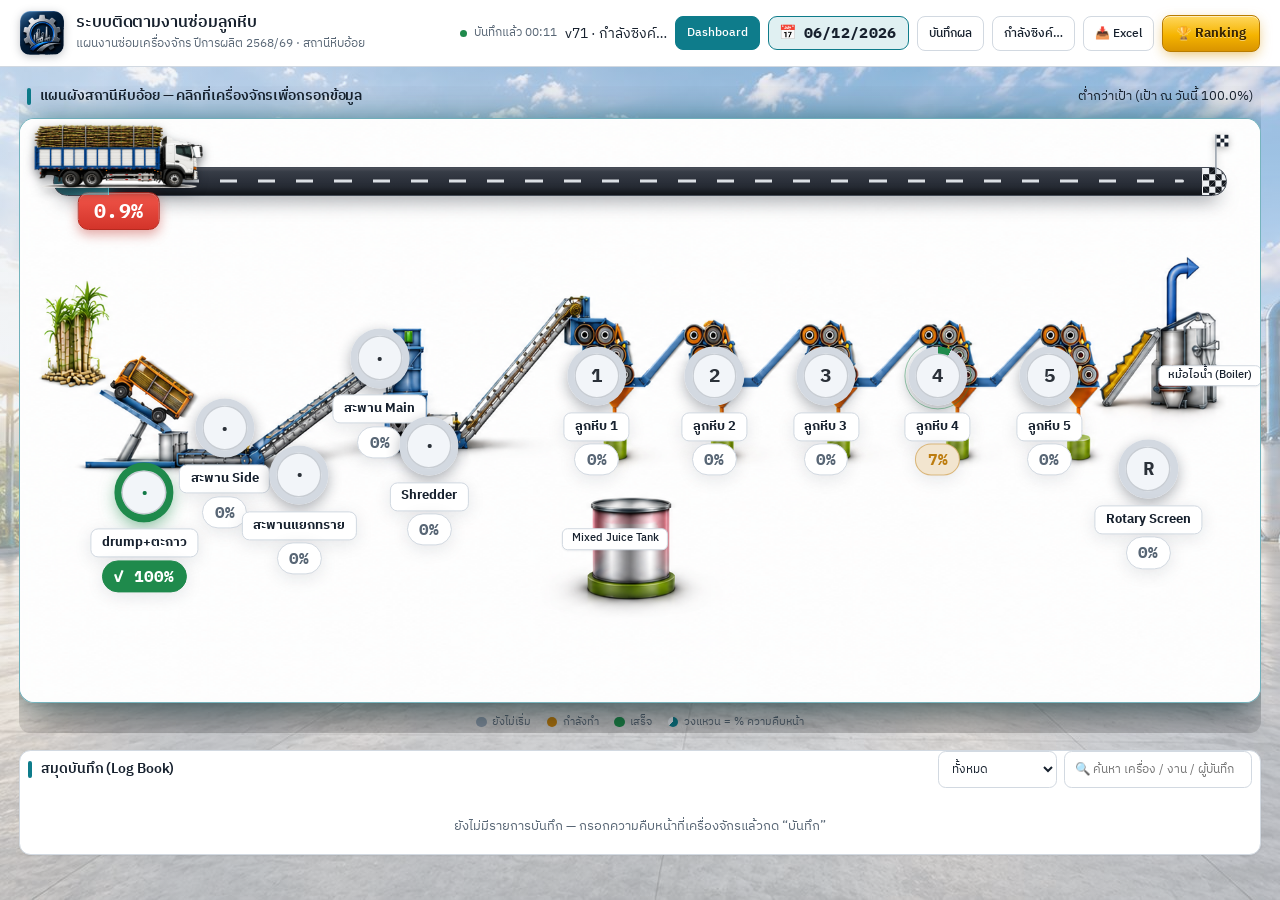
==== index.html @ 63b23497 "ทนต่อ Apps Script /exec สะดุด: ยิงซ้ำอัตโนมัติ (fetchRetry) กัน "ออฟไลน์" หลอก (v71) endpoint /exec " ====
<!doctype html>
<html lang="th">
<head>
<meta charset="utf-8">
<meta name="viewport" content="width=device-width, initial-scale=1">
<title>ระบบติดตามงานซ่อมลูกหีบ</title>
<link rel="icon" type="image/png" href="logo.png?v=71">
<link rel="apple-touch-icon" href="icon-192.png?v=71">
<link rel="manifest" href="manifest.webmanifest?v=71">
<meta name="theme-color" content="#0e7c8b">
<meta name="mobile-web-app-capable" content="yes">
<meta name="apple-mobile-web-app-capable" content="yes">
<meta name="apple-mobile-web-app-status-bar-style" content="default">
<meta name="apple-mobile-web-app-title" content="ซ่อมลูกหีบ">
<!-- ออฟไลน์ 100% : ไม่พึ่ง CDN / ฟอนต์ภายนอก · ภาพฝังแบบ data URI -->
<link rel="preconnect" href="https://fonts.googleapis.com"><link rel="preconnect" href="https://fonts.gstatic.com" crossorigin><link href="https://fonts.googleapis.com/css2?family=IBM+Plex+Sans+Thai:wght@400;500;600;700&family=IBM+Plex+Mono:wght@500;600&display=swap" rel="stylesheet">
<link rel="stylesheet" href="shared.css?v=71">
</head>
<body class="bgphoto">
<header class="top">
  <div class="top-in">
    <div class="brand">
      <img class="logo" src="logo.png?v=71" alt="โลโก้ ระบบติดตามงานซ่อมลูกหีบ">
      <div><h1>ระบบติดตามงานซ่อมลูกหีบ</h1>
      <div class="sub">แผนงานซ่อมเครื่องจักร ปีการผลิต 2568/69 · สถานีหีบอ้อย</div></div>
    </div>
    <span class="save-dot"><b id="saveDot"></b><span id="saveTxt">พร้อมใช้งาน</span></span>
    <span class="pill" id="verTag" title="เวอร์ชันแอปของเครื่องนี้ · เวลาซิงค์ล่าสุดกับชีท"></span>
    <div class="hdr-tools">
      <a class="tbtn pri" href="dashboard.html">Dashboard</a>
      <label class="snapwrap" title="เลือกวันที่บันทึกผล (คลิกเพื่อเปิดปฏิทิน)"><span class="ic">📅</span><span class="snaptxt num" id="snapTxt">—</span><input type="date" id="snapDate" class="snapnative" min="2026-09-01"></label>
      <button class="tbtn" id="btnSnap">บันทึกผล</button>
      <button class="tbtn" id="btnSync" title="คลิกเพื่อดึงข้อมูลล่าสุดจากชีท">ซิงค์</button>
      <button class="tbtn" id="btnExport" title="ดาวน์โหลดไฟล์ Excel (.xlsx) 4 ชีท: สรุป / งาน / LogBook / Ranking">📥 Excel</button>
      <button class="tbtn rank" id="btnRank" title="จัดอันดับผู้บันทึกที่ทำให้ % ภาพรวมขึ้นมากที่สุด">🏆 Ranking</button>
    </div>
  </div>
</header>
<div id="appWrap"><div id="app">
<div class="wrap">

  <!-- HERO diagram -->
  <div class="card hero">
    <div class="hero-head">
      <div class="sec-ic"></div>
      <h2>แผนผังสถานีหีบอ้อย — คลิกที่เครื่องจักรเพื่อกรอกข้อมูล</h2>
      <div class="hero-tools"><span class="pill" id="raceHint"></span></div>
    </div>
    <div class="hero-scroll" id="heroScroll"><div class="hero-frame" id="heroFrame">
      <img class="hero-img" id="heroImg" alt="แผนผังกระบวนการหีบอ้อย" src="milling.png">
      <div class="pinlayer" id="pinLayer"></div>
      <div class="race2">
        <div class="road2" aria-hidden="true"><span class="fill" id="raceFill"></span><span class="lane"></span><span class="finline"></span></div>
        <div class="rflag" aria-hidden="true">
          <svg viewBox="0 0 30 70" width="19" height="44"><rect x="3.4" y="2" width="2.6" height="66" rx="1" fill="#9aa3ad"/>
            <g><rect x="6" y="3" width="6.5" height="6.5" fill="#1a2330"/><rect x="12.5" y="3" width="6.5" height="6.5" fill="#fff"/><rect x="19" y="3" width="6.5" height="6.5" fill="#1a2330"/>
            <rect x="6" y="9.5" width="6.5" height="6.5" fill="#fff"/><rect x="12.5" y="9.5" width="6.5" height="6.5" fill="#1a2330"/><rect x="19" y="9.5" width="6.5" height="6.5" fill="#fff"/>
            <rect x="6" y="16" width="6.5" height="6.5" fill="#1a2330"/><rect x="12.5" y="16" width="6.5" height="6.5" fill="#fff"/><rect x="19" y="16" width="6.5" height="6.5" fill="#1a2330"/></g></svg>
        </div>
        <div class="truck2" id="truck">
          <img class="truckimg" src="truck.png" alt="รถขนอ้อย" draggable="false">
        </div>
        <div class="tkpct num" id="tkPct">0.0%</div>
      </div>
    </div></div>
    <div class="mhint">👆 เลื่อนแผนผังซ้าย–ขวาได้ · หรือแตะเครื่องจากรายการด้านล่าง</div>
    <div class="editnote" id="editNote" style="display:none">โหมดจัดตำแหน่ง: ลากหมุดไปวางบนเครื่องจักรให้ตรง แล้วกด “เสร็จ” · ระบบจำตำแหน่งให้อัตโนมัติ &nbsp;·&nbsp; <a href="#" id="resetPins" style="font-weight:700">↺ รีเซ็ตตำแหน่งมาตรฐาน</a></div>
    <div class="hero-legend">
      <span><i style="background:var(--grey)"></i>ยังไม่เริ่ม</span>
      <span><i style="background:var(--amber)"></i>กำลังทำ</span>
      <span><i style="background:var(--green)"></i>เสร็จ</span>
      <span><i style="background:conic-gradient(var(--brand) 65%,var(--ring) 0)"></i>วงแหวน = % ความคืบหน้า</span>
    </div>
    <div id="machineList" class="mlist" aria-label="รายการเครื่องจักร (มือถือ)"></div>
  </div>

  <div class="card logbook">
    <div class="hero-head"><div class="sec-ic"></div><h2>สมุดบันทึก (Log Book)</h2><span class="pill" id="logPend"></span>
      <div class="logtools">
        <select id="logFilter" class="logsel"><option value="all">ทั้งหมด</option><option value="pending">⏳ รอตรวจสอบ</option><option value="approved">✓ ตรวจแล้ว</option><option value="rejected">✗ งานไม่ผ่าน</option></select>
        <input id="logSearch" class="logsearch" placeholder="🔍 ค้นหา เครื่อง / งาน / ผู้บันทึก">
      </div>
    </div>
    <div id="logList" class="loglist"></div>
  </div>

  </div>

</div></div>

<div class="scrim" id="scrim"></div>
<aside class="drawer modal" id="drawer" aria-hidden="true" role="dialog" aria-modal="true">
  <div class="dhead">
    <div><div class="dt" id="dTitle">—</div><div class="ds" id="dSub">—</div></div>
    <button class="xbtn" id="dClose" title="ปิด">✕</button>
  </div>
  <div class="dbody">
    <div class="owner-row"><label>ชื่อผู้บันทึก <span style="color:var(--red)">*</span></label><select id="dOwner" required><option value="">— เลือกชื่อผู้บันทึก (จำเป็น) —</option></select></div>
    <div class="dmini" id="dMini"></div>
    <div class="tips">✏️ กรอกได้เฉพาะ <b>จำนวนคน</b> · <b>% ความคืบหน้า</b> · <b>หมายเหตุ</b> — ที่เหลือล็อกตามแผน</div>
    <div id="taskBody" class="tcards"></div>
  </div>
  <div class="dfoot">
    <button class="tbtn" id="dReset">ยกเลิก</button>
    <button class="tbtn pri big" id="dDone">✓ บันทึก / เสร็จสิ้น</button>
  </div>
</aside>

<!-- PIN modal -->
<div class="scrim" id="pinScrim"></div>
<div class="pinmodal" id="pinModal" aria-hidden="true">
  <div class="pin-h" id="pinTitle">🔒 ใส่ PIN 4 หลัก เพื่อยืนยันการอนุมัติ (ตรวจแล้ว)</div>
  <input id="pinBox" class="pin-in num" type="password" inputmode="numeric" maxlength="4" autocomplete="off" placeholder="••••">
  <div class="pin-err" id="pinErr"></div>
  <div class="pin-foot"><button class="tbtn" id="pinCancel">ยกเลิก</button><button class="tbtn pri" id="pinOk">ยืนยัน</button></div>
</div>

<!-- Review / approve modal -->
<div class="scrim" id="rvScrim"></div>
<aside class="drawer modal" id="rvModal" aria-hidden="true" role="dialog" aria-modal="true">
  <div class="dhead"><div><div class="dt" id="rvTitle">—</div><div class="ds" id="rvInfo">—</div></div><button class="xbtn" id="rvClose" title="ปิด">✕</button></div>
  <div class="dbody">
    <div class="tips">ตรวจสอบ/แก้ไขค่าได้ก่อนอนุมัติ — เมื่อกด “ตรวจแล้ว” ค่าจะไปแสดงบนหมุดและ Dashboard</div>
    <div class="tcard">
      <div class="tc-grid">
        <div class="tc-fld"><label>จำนวนคน</label>
          <div class="stepper"><button type="button" class="stp" id="rvLminus">−</button><input id="rvLabor" class="num edit" type="number" min="0" step="1" inputmode="numeric"><button type="button" class="stp" id="rvLplus">＋</button></div>
        </div>
        <div class="tc-fld grow"><label>ความคืบหน้า <b class="pv" id="rvProgV">0%</b></label>
          <div class="prgrow"><button type="button" class="stpbtn" id="rvPminus">−</button><input id="rvProg" class="prg edit" type="range" min="0" max="100" step="1"><button type="button" class="stpbtn" id="rvPplus">＋</button></div>
        </div>
      </div>
      <div class="tc-note"><label>หมายเหตุ</label><input id="rvNote" class="edit" placeholder="—"></div>
    </div>
  </div>
  <div class="dfoot"><button class="tbtn" id="rvCancel">ยกเลิก</button><button class="tbtn rej big" id="rvReject">✗ ไม่ผ่าน</button><button class="tbtn pri big" id="rvApprove">✓ ตรวจแล้ว (อนุมัติ)</button></div>
</aside>

<!-- Ranking popup (กลางจอ) -->
<div class="scrim" id="rankScrim"></div>
<div class="rankmodal modal" id="rankModal" aria-hidden="true" role="dialog" aria-modal="true">
  <div class="rk-head"><div><div class="rk-title">🏆 Ranking ผู้บันทึก</div><div class="rk-sub" id="rankSub">ใครทำให้ % ภาพรวมขึ้นมากที่สุด</div></div><button class="xbtn" id="rankClose" title="ปิด">✕</button></div>
  <div class="rk-body" id="rankBody"></div>
  <div class="rk-foot">นับเฉพาะรายการที่ “ตรวจแล้ว” · % = น้ำหนักงาน (คน×วัน×8) × ส่วนที่เพิ่มขึ้นจากบันทึกก่อนหน้า</div>
</div>
<script src="shared.js?v=71"></script>
<script src="input.js?v=71"></script>
<script>if("serviceWorker" in navigator){window.addEventListener("load",function(){navigator.serviceWorker.register("sw.js").catch(function(){});});}</script>
</body>
</html>
---- shared.css ----
/* ============ Theme: Petrol Steel — flat, engineering, single-accent ============ */
:root{
  --bg:#e9ecf0; --panel:#ffffff; --panel2:#f3f5f8;
  --ink:#17212e; --ink2:#586675; --ink3:#8695a4;
  --line:#e4e8ee; --line2:#d2d9e1;
  --brand:#0e7c8b; --brand2:#0a5f6b; --brandSoft:#e0f0f2;
  --orange:#c2610c; --green:#1f8a4c; --amber:#bd7d10; --red:#c33d33; --grey:#8b9aab;
  --shadow:0 1px 2px rgba(20,32,48,.06);
  --shadowL:0 4px 18px rgba(20,32,48,.10);
  --ring:#e6eaf0; --hero1:#e8ebf0; --hero2:#f2f4f7;
}
:root[data-theme="dark"]{
  --bg:#1b1d21; --panel:#25282e; --panel2:#1f2227;
  --ink:#eef0f3; --ink2:#a7aeb8; --ink3:#71787f;
  --line:#31353c; --line2:#3d424b;
  --brand:#28d6ea; --brand2:#17b8cc; --brandSoft:#123138;
  --orange:#ff9c3f; --green:#38d986; --amber:#f5c130; --red:#ff615a; --grey:#6a7178;
  --shadow:0 1px 2px rgba(0,0,0,.5);
  --shadowL:0 14px 44px rgba(0,0,0,.55);
  --ring:#33373e; --hero1:#24272c; --hero2:#1c1e22;
}
@media (prefers-color-scheme:dark){:root:not([data-theme="light"]){
  --bg:#1b1d21; --panel:#25282e; --panel2:#1f2227;
  --ink:#eef0f3; --ink2:#a7aeb8; --ink3:#71787f; --line:#31353c; --line2:#3d424b;
  --brand:#28d6ea; --brand2:#17b8cc; --brandSoft:#123138;
  --orange:#ff9c3f; --green:#38d986; --amber:#f5c130; --red:#ff615a; --grey:#6a7178;
  --shadow:0 1px 2px rgba(0,0,0,.5); --shadowL:0 14px 44px rgba(0,0,0,.55);
  --ring:#33373e; --hero1:#24272c; --hero2:#1c1e22;
}}
*{box-sizing:border-box}
html,body{margin:0}
body{font-family:"IBM Plex Sans Thai","Noto Sans Thai",system-ui,"Segoe UI",sans-serif;
  color:var(--ink);font-size:14px;line-height:1.5;background:var(--bg);min-height:100vh;
  -webkit-font-smoothing:antialiased}
h1,h2,h3{margin:0;font-weight:600;letter-spacing:-.1px}
button{font-family:inherit;cursor:pointer}
.mono,.num{font-family:"IBM Plex Mono",ui-monospace,"Consolas",monospace;font-variant-numeric:tabular-nums}

/* header */
header.top{position:sticky;top:0;z-index:40;background:var(--panel);border-bottom:1px solid var(--line2)}
.top-in{max-width:none;margin:0;padding:11px 20px;display:flex;align-items:center;gap:8px;flex-wrap:wrap}
.top-in>.tbtn,.top-in>.snapwrap{flex:0 0 auto}
.top-in .brand{margin-right:auto}                 /* ดันปุ่มทั้งหมดไปชิดขวา อยู่แถวเดียวกัน */
.top-in .tbtn{padding:7px 11px;font-size:12px}    /* ย่อปุ่มบนหัวให้พอดีแถวเดียว */
.top-in .tbtn.rank{padding:7px 13px;font-size:12.5px}
.hdr-tools{display:contents}                       /* คอม: ปุ่มทำตัวเป็น flex item ตรงๆ เหมือนเดิม */
.brand{display:flex;align-items:center;gap:12px;margin-right:auto}
.logo{width:44px;height:44px;border-radius:10px;flex:0 0 auto;object-fit:contain;display:block;filter:drop-shadow(0 2px 4px rgba(10,20,35,.25))}
.brand h1{font-size:16px;line-height:1.15}
.brand .sub{font-size:11.5px;color:var(--ink2);margin-top:2px;font-weight:400}
.tbtn{border:1px solid var(--line2);background:var(--panel);color:var(--ink);border-radius:8px;padding:7px 13px;
  font-size:12.5px;font-weight:500;display:inline-flex;align-items:center;gap:6px;transition:.13s;text-decoration:none}
.tbtn:hover{border-color:var(--brand);color:var(--brand);background:var(--brandSoft)}
.tbtn.pri{background:var(--brand);border-color:var(--brand);color:#fff}
.snapwrap{display:inline-flex;align-items:center;gap:6px;border:1.5px solid var(--brand);background:var(--brandSoft);color:var(--ink);border-radius:9px;padding:5px 10px;cursor:pointer;position:relative}
/* วันที่แสดงเป็น DD/MM/YYYY ของเราเอง (ไม่ขึ้นกับภาษาเครื่อง) · ตัวเลือกวันที่จริงซ่อนโปร่งใสทับไว้ให้คลิกเปิดปฏิทินได้ */
.snaptxt{font-family:"IBM Plex Mono",monospace;font-weight:700;font-size:15px;letter-spacing:.3px;min-width:96px;text-align:center}
.snapnative{position:absolute;inset:0;width:100%;height:100%;opacity:0;cursor:pointer;border:0;padding:0;margin:0}
.snapwrap .ic{font-size:14px;line-height:1}
.snapwrap input[type=date]{border:none;background:transparent;color:var(--ink);font-family:inherit;font-size:13px;font-weight:600;color-scheme:light;cursor:pointer;outline:none}
.tbtn.pri:hover{background:var(--brand2);color:#fff}
.save-dot{font-size:11.5px;color:var(--ink2);display:inline-flex;align-items:center;gap:7px}
.save-dot b{width:7px;height:7px;border-radius:50%;background:var(--green);display:inline-block}

.wrap{max-width:1340px;margin:0 auto;padding:20px}
.card{background:var(--panel);border:1px solid var(--line2);border-radius:12px;box-shadow:var(--shadow)}
.sec-title{display:flex;align-items:center;gap:10px;margin:0 0 14px}
.sec-title h2{font-size:14.5px;font-weight:600}
.sec-title .pill{font-size:11px;color:var(--ink2);background:var(--panel2);border:1px solid var(--line);border-radius:6px;padding:3px 9px;font-weight:500}
.sec-ic{width:4px;height:17px;border-radius:2px;background:var(--brand);flex:0 0 auto;overflow:hidden;text-indent:-999px}

.periodbar{display:flex;flex-wrap:wrap;gap:8px 10px;align-items:center;font-size:12px;color:var(--ink2);padding:2px 2px 16px}
.periodbar b{color:var(--ink);font-weight:600}
.periodbar .chip{display:inline-flex;align-items:center;gap:7px;background:var(--panel);border:1px solid var(--line2);border-radius:7px;padding:5px 11px}
.periodbar .grow{flex:1}

/* KPI */
.kpis{display:grid;grid-template-columns:repeat(4,1fr);gap:14px;margin-bottom:18px}
.kpi{padding:15px 16px 15px 18px;position:relative;display:flex;gap:14px;align-items:center;border-left:3px solid var(--brand)}
.kpi.g{border-left-color:var(--green)} .kpi.b{border-left-color:var(--brand)} .kpi.a{border-left-color:var(--amber)} .kpi.o{border-left-color:var(--orange)}
.kpi .ic{display:none}
.kpi .body{min-width:0;flex:1}
.kpi .lab{font-size:11.5px;color:var(--ink2);font-weight:500;text-transform:uppercase;letter-spacing:.3px}
.kpi .val{font-family:"IBM Plex Mono",monospace;font-size:30px;font-weight:600;letter-spacing:-1px;margin-top:4px;line-height:1;font-variant-numeric:tabular-nums}
.kpi .val small{font-size:15px;font-weight:500;color:var(--ink2)}
.kpi .meta{font-size:11.5px;color:var(--ink2);margin-top:7px}
.tag{display:inline-flex;align-items:center;gap:3px;font-family:"IBM Plex Mono",monospace;font-size:13px;font-weight:600;padding:1px 7px;border-radius:5px}
.tag.up{color:var(--green);background:color-mix(in srgb,var(--green) 12%,transparent)}
.tag.down{color:var(--red);background:color-mix(in srgb,var(--red) 12%,transparent)}
.ring{--p:0;width:44px;height:44px;border-radius:50%;flex:0 0 auto;display:grid;place-items:center;position:relative;
  background:conic-gradient(var(--green) calc(var(--p)*1%),var(--ring) 0)}
.ring::before{content:"";position:absolute;width:34px;height:34px;border-radius:50%;background:var(--panel)}
.ring span{position:relative;font-family:"IBM Plex Mono",monospace;font-size:11px;font-weight:600}
.kpi .ringwrap{position:relative;display:grid;place-items:center}

/* HERO diagram */
.hero{padding:16px 16px 10px;overflow:hidden}
.hero-head{display:flex;align-items:center;gap:10px;margin:0 4px 12px;flex-wrap:wrap}
.hero-head h2{font-size:14.5px;font-weight:600}
.hero-tools{margin-left:auto;display:flex;gap:8px}
/* ภาพโรงงานเป็น backdrop หลังกรอบ (เฉพาะหน้าที่มี body.bgphoto) */
body.bgphoto{background:linear-gradient(rgba(233,237,242,.55),rgba(233,237,242,.62)),url("Background.jpg") center 42%/cover fixed}
:root[data-theme="dark"] body.bgphoto,:root:not([data-theme="light"]) body.bgphoto{background:linear-gradient(rgba(24,26,30,.74),rgba(20,22,25,.84)),url("Background.jpg") center 42%/cover fixed}
@media (prefers-color-scheme:light){:root:not([data-theme="dark"]) body.bgphoto{background:linear-gradient(rgba(233,237,242,.55),rgba(233,237,242,.62)),url("Background.jpg") center 42%/cover fixed}}
/* กรอบเครื่องจักร = จอแสดงผลสว่าง ขอบ accent เรืองแสง (โมเดิร์น คมชัด) ลอยเหนือ backdrop เข้ม */
.card.hero{background:transparent;border:none;box-shadow:none;padding:0}
.hero-head{padding:0 4px}
.hero-frame{position:relative;border-radius:16px;overflow:hidden;
  background:linear-gradient(180deg,#f7fafc,#e7edf3);
  border:1px solid color-mix(in srgb,var(--brand) 55%,transparent);
  box-shadow:0 22px 60px rgba(0,0,0,.5), 0 0 34px -12px var(--brand), inset 0 1px 0 rgba(255,255,255,.9)}
.hero-frame::after{content:"";position:absolute;inset:0;z-index:1;pointer-events:none;
  background:linear-gradient(180deg,rgba(255,255,255,.4),rgba(255,255,255,0) 16%)}
.hero-img{display:block;width:100%;height:auto;position:relative;z-index:2}
/* race วิ่งด้านบนเครื่องจักร ในกรอบเดียวกัน */
.hero-frame .race2{position:absolute;top:8px;left:18px;right:18px;height:114px;z-index:6;pointer-events:none;background:transparent;overflow:visible}
.pinlayer{position:absolute;inset:0;z-index:4}
.pin{position:absolute;transform:translate(-50%,-50%);cursor:pointer;z-index:4}
.pin .dot{width:62px;height:62px;border-radius:50%;display:grid;place-items:center;position:relative;
  background:conic-gradient(var(--green) calc(var(--p,0)*1%), #d3d9e1 0);
  box-shadow:0 5px 14px rgba(10,20,35,.32);transition:transform .13s}
.pin.st-done .dot{box-shadow:0 6px 18px -3px color-mix(in srgb,var(--green) 62%,transparent)}
.pin .dot i{width:47px;height:47px;border-radius:50%;background:#f2f5f9;display:grid;place-items:center;
  font-family:"IBM Plex Mono",monospace;font-size:20px;font-weight:800;color:#2b3139;font-style:normal;box-shadow:inset 0 0 0 1.5px rgba(120,128,140,.35)}
.pin.st-done .dot i{color:#137a48}
.pin:hover .dot{transform:scale(1.12)}
.pin.prog .dot::after{content:"";position:absolute;inset:-4px;border-radius:50%;border:2px solid var(--green);opacity:.45;animation:pulse 2s ease-out infinite}
@keyframes pulse{0%{transform:scale(.9);opacity:.65}100%{transform:scale(1.5);opacity:0}}
.pin .plabel{position:absolute;left:50%;top:calc(100% + 7px);transform:translateX(-50%);white-space:nowrap;
  font-size:13.5px;font-weight:700;color:var(--ink);background:var(--panel);border:1px solid var(--line2);
  border-radius:8px;padding:4px 11px;box-shadow:var(--shadowL)}
.pin .ppct{position:absolute;left:50%;top:calc(100% + 40px);transform:translateX(-50%);white-space:nowrap;
  font-family:"IBM Plex Mono",monospace;font-size:17px;font-weight:800;padding:3px 12px;border-radius:20px;box-shadow:var(--shadowL)}
.pin .ppct.s-todo{background:var(--panel);color:var(--ink2);border:1.5px solid var(--line2)}
.pin .ppct.s-prog{background:color-mix(in srgb,var(--amber) 20%,var(--panel));color:var(--amber);border:1.5px solid color-mix(in srgb,var(--amber) 45%,transparent)}
.pin .ppct.s-done{background:var(--green);color:#fff;border:1.5px solid var(--green)}
.succ-badge{background:var(--green);color:#fff;font-size:12px;padding:2px 9px;border-radius:6px;font-weight:600;vertical-align:middle}
.pin.editing{cursor:grab}.pin.editing .dot{outline:2px dashed var(--brand);outline-offset:3px}
.staticlbl{position:absolute;transform:translate(-50%,-50%);z-index:4;white-space:nowrap;font-size:11px;font-weight:500;color:var(--ink);background:var(--panel);border:1px solid var(--line2);border-radius:6px;padding:2px 9px;box-shadow:var(--shadow)}
.hero-legend{display:flex;gap:16px;flex-wrap:wrap;justify-content:center;padding:11px 4px 3px;font-size:11.5px;color:var(--ink2)}
.hero-legend span{display:inline-flex;align-items:center;gap:6px}.hero-legend i{width:11px;height:11px;border-radius:50%;display:inline-block}
.editnote{text-align:center;font-size:11.5px;color:var(--brand);padding:4px 0 0}

/* groups */
.cols{display:grid;grid-template-columns:1fr 1fr;gap:16px;margin-top:16px}
.grp{padding:18px}
.grp .ghead{display:flex;align-items:center;gap:10px;margin-bottom:12px}
.grp .ghead .gic{width:4px;height:17px;border-radius:2px;flex:0 0 auto;overflow:hidden;text-indent:-999px;background:var(--brand)}
.grp.prep .ghead .gic{background:var(--orange)}
.grp .ghead h3{font-size:14px;font-weight:600}
.grp .ghead .gw{margin-left:auto;font-size:12px;color:var(--ink2);text-align:right}
.grp .ghead .gw b{color:var(--ink);font-size:14px;font-family:"IBM Plex Mono",monospace}
.gbar{height:7px;background:var(--ring);border-radius:4px;overflow:hidden;margin:0 2px 14px}
.gbar>i{display:block;height:100%;border-radius:4px;background:var(--brand)}
.grp.prep .gbar>i{background:var(--orange)}
.mrow{display:flex;align-items:center;gap:12px;padding:9px 8px;border-radius:8px;cursor:pointer;border:1px solid transparent;transition:.12s}
.mrow:hover{background:var(--panel2);border-color:var(--line)}
.mrow .mname{font-size:13px;font-weight:500;flex:0 0 150px;display:flex;align-items:center;gap:8px}
.dotm{width:8px;height:8px;border-radius:50%;flex:0 0 auto}
.bar{flex:1;height:8px;background:var(--ring);border-radius:4px;overflow:hidden;position:relative}
.bar>i{position:absolute;left:0;top:0;bottom:0;border-radius:4px}
.bar>o{position:absolute;top:-3px;bottom:-3px;width:2px;background:var(--ink2);opacity:.55}
.mrow .pct{flex:0 0 40px;text-align:right;font-size:13px;font-weight:600;font-family:"IBM Plex Mono",monospace}
.mrow .cnt{flex:0 0 44px;text-align:right;font-size:11px;color:var(--ink2);font-family:"IBM Plex Mono",monospace}
.hint{font-size:11.5px;color:var(--ink2)}

/* curve + alerts */
.curverow{display:grid;grid-template-columns:1.55fr 1fr;gap:16px;margin-top:16px}
.chart-card,.act-card{padding:18px}
#scurve{width:100%;height:262px;display:block}
.ck{display:flex;gap:18px;flex-wrap:wrap;font-size:12px;color:var(--ink2);margin-top:8px}
.ck span{display:inline-flex;align-items:center;gap:6px}.ck i{width:16px;height:3px;border-radius:2px;display:inline-block}
#alerts{display:flex;flex-direction:column;gap:8px;max-height:300px;overflow:auto}
.alert{display:flex;align-items:center;gap:11px;padding:10px 11px;border-radius:8px;background:var(--panel2);border:1px solid var(--line);cursor:pointer;transition:.12s}
.alert:hover{border-color:var(--brand)}
.alert .sev{width:4px;align-self:stretch;border-radius:2px;flex:0 0 auto}
.alert .an{flex:1;min-width:0}
.alert .an .t{font-size:13px;font-weight:600;white-space:nowrap;overflow:hidden;text-overflow:ellipsis}
.alert .an .s{font-size:11px;color:var(--ink2)}
.alert .lag{font-size:13px;font-weight:600;text-align:right;white-space:nowrap;font-family:"IBM Plex Mono",monospace}
.alert-ok{padding:22px 12px;text-align:center;color:var(--green);font-size:13px;font-weight:500}

/* calendar */
.cal{padding:18px}
.calgrid{display:grid;grid-template-columns:repeat(7,1fr);gap:5px;margin-top:8px}
.cald{aspect-ratio:1.3;border-radius:6px;border:1px solid var(--line);background:var(--panel2);padding:5px 6px;font-size:11px;position:relative}
.cald .dn{font-weight:600;font-size:12px;font-family:"IBM Plex Mono",monospace}
.cald.off{background:color-mix(in srgb,var(--red) 10%,transparent);border-color:color-mix(in srgb,var(--red) 28%,transparent)}
.cald.ms{outline:2px solid var(--brand);outline-offset:-2px}
.cald .mk{position:absolute;right:5px;bottom:4px;font-size:9px;color:var(--ink2)}
.cald.dim{opacity:.35}
.calhead{display:grid;grid-template-columns:repeat(7,1fr);gap:5px;font-size:11px;color:var(--ink2);text-align:center;font-weight:600}
.calmonths{display:grid;grid-template-columns:repeat(3,1fr);gap:18px}
.calleg{display:flex;gap:16px;flex-wrap:wrap;font-size:11.5px;color:var(--ink2);margin-top:12px}
.calleg span{display:inline-flex;align-items:center;gap:6px}.calleg i{width:12px;height:12px;border-radius:3px;display:inline-block}

/* drawer / detail modal */
.scrim{position:fixed;inset:0;background:rgba(9,14,22,.62);backdrop-filter:blur(4px);-webkit-backdrop-filter:blur(4px);opacity:0;pointer-events:none;transition:opacity .18s;z-index:50}
.scrim.on{opacity:1;pointer-events:auto}
#pinScrim{z-index:51} /* PIN ซ้อนบนหน้าตรวจ (drawer z=51) ให้ม่านบังหน้าตรวจด้วย */
/* ===== Drawer = โทนสว่าง อ่านง่าย ตัวใหญ่ (override ตัวแปรสีเฉพาะในแผงนี้) ===== */
.drawer{--panel:#ffffff;--panel2:#eef2f7;--ink:#141c27;--ink2:#4d5768;--ink3:#8892a0;--line:#dbe2ea;--line2:#bcc6d3;--grey:#95a0ae;
  color-scheme:light;position:fixed;top:50%;left:50%;width:min(660px,94vw);max-height:92vh;background:linear-gradient(180deg,#ffffff,#f7f9fc);color:var(--ink);border-radius:24px;border:1px solid var(--line2);
  box-shadow:0 44px 100px -26px rgba(6,12,22,.66);
  transform:translate(-50%,-50%) scale(.93);opacity:0;pointer-events:none;
  transition:opacity .2s ease,transform .24s cubic-bezier(.34,1.25,.5,1);z-index:51;display:flex;flex-direction:column;overflow:hidden}
.drawer.on{transform:translate(-50%,-50%) scale(1);opacity:1;pointer-events:auto}
.dhead{padding:20px 22px 18px;border-bottom:1px solid var(--line);display:flex;align-items:flex-start;gap:12px;background:linear-gradient(180deg,#f4f8fc,#ffffff)}
.dhead .dt{font-size:24px;font-weight:800;letter-spacing:-.3px;line-height:1.2}
.dhead .ds{font-size:15px;color:var(--ink2);margin-top:4px}
.xbtn{margin-left:auto;border:1px solid var(--line2);background:var(--panel2);width:40px;height:40px;border-radius:10px;font-size:19px;color:var(--ink);flex:0 0 auto}
.xbtn:hover{border-color:var(--red);color:var(--red)}
.owner-row{display:flex;align-items:center;gap:12px;margin-bottom:14px}
.owner-row label{font-size:15px;color:var(--ink2);font-weight:700;white-space:nowrap}
.owner-row input,.owner-row select{flex:1;min-width:0;border:1.5px solid var(--line2);background:#fff;color:var(--ink);border-radius:12px;padding:13px 14px;font-family:inherit;font-size:17px}
.owner-row select{cursor:pointer;appearance:none;-webkit-appearance:none;padding-right:42px;background-image:url("data:image/svg+xml,%3Csvg xmlns='http://www.w3.org/2000/svg' width='16' height='16' viewBox='0 0 16 16'%3E%3Cpath d='M3 6l5 5 5-5' fill='none' stroke='%234d5768' stroke-width='2' stroke-linecap='round' stroke-linejoin='round'/%3E%3C/svg%3E");background-repeat:no-repeat;background-position:right 14px center}
.owner-row select:invalid,.owner-row select option[value=""]{color:var(--ink3)}
.owner-row input:focus,.owner-row select:focus{outline:none;border-color:var(--brand);box-shadow:0 0 0 3px color-mix(in srgb,var(--brand) 22%,transparent)}
.owner-row input.req-err,.owner-row select.req-err{border-color:var(--red);background:color-mix(in srgb,var(--red) 6%,#fff);box-shadow:0 0 0 3px color-mix(in srgb,var(--red) 20%,transparent)}
.dmini{display:flex;gap:10px;margin-bottom:14px;flex-wrap:wrap}
.dmini .m{flex:1;min-width:120px;background:linear-gradient(180deg,#f3f7fb,#eaf0f6);border:1px solid var(--line);border-radius:14px;padding:13px 15px}
.dmini .m .l{font-size:13px;color:var(--ink2);font-weight:600} .dmini .m .v{font-size:25px;font-weight:800;margin-top:4px;font-family:"IBM Plex Mono",monospace}
.tips{font-size:13.5px;color:var(--ink2);background:color-mix(in srgb,var(--brand) 9%,#fff);border:1px solid color-mix(in srgb,var(--brand) 26%,transparent);border-radius:11px;padding:10px 13px;margin-bottom:16px;line-height:1.5}
.tips b{color:var(--brand2)}
/* ==== task cards (ฟอร์มพนักงาน: ใหญ่ ชัด กรอกง่าย) ==== */
.tcards{display:flex;flex-direction:column;gap:14px}
.tcard{border:1.5px solid var(--line2);border-radius:16px;padding:15px 16px;background:#fff;box-shadow:0 3px 10px -6px rgba(20,30,45,.25);border-left:6px solid var(--grey);transition:.15s}
.tcard.prog{border-left-color:var(--amber)}
.tcard.done{border-left-color:var(--green);background:linear-gradient(180deg,#f4fdf8,#fff)}
.tc-top{display:flex;align-items:flex-start;gap:10px;margin-bottom:6px}
.tc-name{font-size:17px;font-weight:700;color:var(--ink);line-height:1.32;flex:1}
.tc-badge{flex:0 0 auto;font-size:12.5px;font-weight:700;padding:4px 11px;border-radius:20px;white-space:nowrap}
.tc-badge.s-todo{background:#eef1f5;color:#5a6472}
.tc-badge.s-prog{background:color-mix(in srgb,var(--amber) 20%,#fff);color:#9a6a00}
.tc-badge.s-done{background:color-mix(in srgb,var(--green) 22%,#fff);color:#137a48}
.tc-meta{font-size:13px;color:var(--ink2);margin-bottom:13px}
.tc-dates{font-size:12px;color:var(--ink2);margin:-2px 0 12px;font-family:"IBM Plex Mono",monospace}
.tc-meta .tcw{color:var(--ink);font-family:"IBM Plex Mono",monospace}
.tc-grid{display:flex;gap:16px;align-items:flex-start;flex-wrap:wrap}
.tc-fld{display:flex;flex-direction:column;gap:7px}.tc-fld.grow{flex:1;min-width:210px}
.tc-fld>label{font-size:13.5px;font-weight:700;color:var(--ink2);display:flex;align-items:center;gap:8px}
.tc-fld>label .pv{font-family:"IBM Plex Mono",monospace;font-size:17px;font-weight:800}
.stepper{display:flex;align-items:stretch;border:2px solid var(--brand);border-radius:12px;overflow:hidden;box-shadow:0 3px 9px rgba(40,214,234,.28)}
.stepper .stp{width:42px;border:none;background:color-mix(in srgb,var(--brand) 14%,#fff);color:var(--brand2);font-size:22px;font-weight:800;cursor:pointer;line-height:1}
.stepper .stp:active{background:color-mix(in srgb,var(--brand) 28%,#fff)}
.stepper input.edit{width:64px;border:none;border-left:1px solid color-mix(in srgb,var(--brand) 30%,transparent);border-right:1px solid color-mix(in srgb,var(--brand) 30%,transparent);border-radius:0;text-align:center;font-size:22px;font-weight:800;color:#0e2b30;box-shadow:none;padding:8px 2px}
.stepper input.edit:focus{box-shadow:none;background:#f2feff}
.prgrow{display:flex;align-items:center;gap:12px}
.stpbtn{flex:0 0 auto;width:48px;height:45px;border:2px solid var(--brand);border-radius:12px;background:color-mix(in srgb,var(--brand) 14%,#fff);color:var(--brand2);font-size:24px;font-weight:800;line-height:1;display:grid;place-items:center;box-shadow:0 3px 9px rgba(40,214,234,.22)}
.stpbtn:active{background:color-mix(in srgb,var(--brand) 30%,#fff)}
.prgrow .prg.edit{flex:1;margin:0}
.prg.edit{height:12px;accent-color:var(--brand);cursor:pointer;margin:0}
.quick{display:flex;gap:7px;margin-top:9px;flex-wrap:wrap}
.qb{flex:1;min-width:48px;border:1.5px solid var(--line2);background:#fff;color:var(--ink2);border-radius:10px;padding:9px 4px;font-size:14px;font-weight:700;cursor:pointer;font-family:inherit;transition:.12s}
.qb:hover{border-color:var(--brand)}
.qb.on{background:var(--brand);border-color:var(--brand);color:#04252b;box-shadow:0 3px 9px rgba(40,214,234,.35)}
.tc-note{margin-top:14px;display:flex;flex-direction:column;gap:7px}
.tc-note>label{font-size:13.5px;font-weight:700;color:var(--ink2)}
.tc-note input.edit{border:1.5px solid var(--line2);background:#fff;color:var(--ink);border-radius:11px;padding:12px 14px;font-family:inherit;font-size:15.5px}
.tc-note input.edit:focus{outline:none;border-color:var(--brand);box-shadow:0 0 0 3px color-mix(in srgb,var(--brand) 22%,transparent)}
.tcard.locked{background:linear-gradient(180deg,#f3fdf7,#fff)}
.tc-ro{display:flex;gap:18px;flex-wrap:wrap;align-items:center;font-size:15px;color:var(--ink)}
.tc-ro b{font-family:"IBM Plex Mono",monospace;font-size:16px}
.tc-ro .ro-tag{margin-left:auto;font-size:13px;font-weight:700;color:#137a48;background:color-mix(in srgb,var(--green) 16%,#fff);border:1px solid color-mix(in srgb,var(--green) 38%,transparent);border-radius:20px;padding:4px 12px}
.dbody{overflow:auto;padding:18px 20px 22px;flex:1}
.tasktbl{width:100%;border-collapse:collapse}
.tasktbl th{font-size:13px;color:var(--ink2);font-weight:700;text-align:left;padding:11px 8px;position:sticky;top:0;background:var(--panel);border-bottom:2px solid var(--line2);z-index:1}
.tasktbl td{padding:9px 8px;border-bottom:1px solid var(--line);vertical-align:middle}
.tasktbl tr:hover td{background:var(--panel2)}
.tasktbl input,.tasktbl select{width:100%;border:1.5px solid var(--line2);background:#fff;color:var(--ink);border-radius:9px;padding:11px 10px;font-family:inherit;font-size:16px}
.tasktbl input:hover,.tasktbl select:hover{border-color:var(--brand2)}
.tasktbl input:focus,.tasktbl select:focus{outline:none;border-color:var(--brand);box-shadow:0 0 0 3px color-mix(in srgb,var(--brand) 22%,transparent);background:#fff}
.tasktbl input.num{text-align:center;font-family:"IBM Plex Mono",monospace}
.tn{min-width:210px}
/* ล็อก = ข้อความ · แก้ได้ = กล่องไฮไลต์ฟ้า (คน & %) */
.tasktbl .tval{font-size:15px;font-weight:600;color:var(--ink);line-height:1.35;padding:4px 2px}
.tasktbl .lockval{font-size:15px;font-weight:600;color:#26303c;padding:9px 4px;white-space:nowrap}
.tasktbl .lockval.num{text-align:center;font-family:"IBM Plex Mono",monospace}
.tasktbl th.edhead{color:var(--brand2);font-weight:800}
.tasktbl td.edcell{background:color-mix(in srgb,var(--brand) 10%,#fff);box-shadow:inset 1px 0 0 color-mix(in srgb,var(--brand) 30%,transparent),inset -1px 0 0 color-mix(in srgb,var(--brand) 30%,transparent)}
.tasktbl tr:hover td.edcell{background:color-mix(in srgb,var(--brand) 15%,#fff)}
.tasktbl input.edit{border:2.5px solid var(--brand);background:#fff;color:#0b2a2f;font-weight:800;font-size:19px;padding:12px 6px;box-shadow:0 3px 8px rgba(40,214,234,.30)}
.tasktbl input.edit:hover{border-color:var(--brand2)}
.tasktbl input.edit:focus{border-color:var(--brand2);box-shadow:0 0 0 4px color-mix(in srgb,var(--brand) 34%,transparent);background:#fff}
.drawer .addbtn{display:none}
.pendtag{flex:0 0 auto;font-size:12px;font-weight:700;color:#fff;background:var(--red);border:1px solid var(--red);border-radius:20px;padding:3px 10px}
.floorhint{font-size:11.5px;font-weight:600;color:var(--red);margin-left:6px}
/* ===== Log Book ===== */
.logbook{margin-top:18px}
.logbook .hero-head{flex-wrap:wrap;gap:10px}
.logtools{margin-left:auto;display:flex;gap:8px;align-items:center;flex-wrap:wrap}
.logsel,.logsearch{border:1px solid var(--line2);background:var(--panel);color:var(--ink);border-radius:8px;padding:7px 10px;font-family:inherit;font-size:13px;color-scheme:light}
.logsel:focus,.logsearch:focus{outline:none;border-color:var(--brand)}
.logsearch{min-width:190px}
.loglist{display:flex;flex-direction:column;gap:2px;margin-top:6px;max-height:702px;overflow-y:auto}
/* ~15 แถว (แถวละ ~46px) ที่เหลือเลื่อน */
.logempty{color:var(--ink2);font-size:14px;padding:18px 6px;text-align:center}
.logrow{display:flex;align-items:center;gap:12px;padding:11px 12px;border-radius:10px;border:1px solid transparent;font-size:14px}
.logrow:nth-child(even){background:var(--panel2)}
.logrow.lhead{font-size:12px;color:var(--ink2);font-weight:700;background:var(--panel);border-bottom:2px solid var(--line2);border-radius:0;padding-bottom:8px;position:sticky;top:0;z-index:2}
.logrow.pend{background:color-mix(in srgb,var(--amber) 10%,var(--panel));border-color:color-mix(in srgb,var(--amber) 32%,transparent)}
.lg-date{flex:0 0 96px;font-family:"IBM Plex Mono",monospace;font-size:13px;color:var(--ink2)}
.lg-main{flex:1;min-width:0}
.lg-task{font-weight:600;color:var(--ink)}
.lg-meta{font-size:12.5px;color:var(--ink2);margin-top:2px}
.lg-num{flex:0 0 52px;text-align:right;font-family:"IBM Plex Mono",monospace}
.lg-st{flex:0 0 132px;text-align:right}
.lg-btn{display:inline-block;font-size:13px;font-weight:700;border-radius:20px;padding:6px 13px;border:none;white-space:nowrap}
.lg-btn.pend{background:var(--red);color:#fff;cursor:pointer;box-shadow:0 3px 9px rgba(195,61,51,.35)}
.lg-btn.pend:hover{filter:brightness(1.07)}
.lg-btn.appr{background:color-mix(in srgb,var(--green) 16%,var(--panel));color:var(--green);border:1px solid color-mix(in srgb,var(--green) 35%,transparent)}
.lg-btn.rej{background:color-mix(in srgb,var(--red) 14%,var(--panel));color:var(--red);border:1px solid color-mix(in srgb,var(--red) 38%,transparent)}
.logrow.rej{background:color-mix(in srgb,var(--red) 7%,var(--panel));border-color:color-mix(in srgb,var(--red) 28%,transparent);opacity:.92}
.logrow.rej .lg-num b{color:var(--ink3);text-decoration:line-through}
.tbtn.rej{background:#fff;color:var(--red);border:1.5px solid color-mix(in srgb,var(--red) 55%,transparent)}
.tbtn.rej:hover{background:color-mix(in srgb,var(--red) 8%,#fff)}
/* ===== PIN modal ===== */
.pinmodal{position:fixed;top:50%;left:50%;transform:translate(-50%,-50%) scale(.94);opacity:0;pointer-events:none;z-index:52;
  background:#fff;color:#141c27;border-radius:18px;border:1px solid #c9d2dd;box-shadow:0 40px 90px -24px rgba(6,12,22,.6);
  padding:24px;width:min(360px,92vw);text-align:center;transition:opacity .18s,transform .2s;color-scheme:light}
.pinmodal.on{transform:translate(-50%,-50%) scale(1);opacity:1;pointer-events:auto}
.pin-h{font-size:16px;font-weight:700;margin-bottom:16px;color:#141c27}
.pin-in{width:190px;text-align:center;letter-spacing:14px;font-size:30px;font-weight:800;padding:10px 8px;border:2px solid var(--brand);border-radius:12px;background:#fff;color:#0e2b30;font-family:"IBM Plex Mono",monospace}
.pin-in:focus{outline:none;box-shadow:0 0 0 4px color-mix(in srgb,var(--brand) 30%,transparent)}
.pin-err{color:var(--red);font-size:13px;font-weight:600;height:18px;margin:9px 0 4px}
.pin-foot{display:flex;gap:10px;justify-content:center;margin-top:6px}
.pin-foot .tbtn{font-size:15px;padding:10px 22px}
/* ===== ปุ่ม Ranking (เด่น: ทอง) + popup จัดอันดับกลางจอ ===== */
.tbtn.rank{background:linear-gradient(180deg,#ffd75e 0%,#f5b400 55%,#d99400 100%);border-color:#b97c00;color:#3a2600;font-weight:800;font-size:13.5px;padding:8px 16px;
  box-shadow:0 4px 14px -3px rgba(217,148,0,.65),inset 0 1px 0 rgba(255,255,255,.6);text-shadow:0 1px 0 rgba(255,255,255,.45);animation:rankGlow 2.4s ease-in-out infinite}
.tbtn.rank:hover{filter:brightness(1.06);color:#2a1b00;border-color:#a06a00;background:linear-gradient(180deg,#ffe07a 0%,#f7bd14 55%,#e09a00 100%)}
@keyframes rankGlow{0%,100%{box-shadow:0 4px 14px -3px rgba(217,148,0,.65),inset 0 1px 0 rgba(255,255,255,.6)}50%{box-shadow:0 4px 22px -2px rgba(245,180,0,.95),inset 0 1px 0 rgba(255,255,255,.6)}}
#rankScrim{z-index:57}
.rankmodal{position:fixed;top:50%;left:50%;transform:translate(-50%,-50%) scale(.94);opacity:0;pointer-events:none;z-index:58;width:min(640px,94vw);max-height:88vh;display:flex;flex-direction:column;
  background:#fff;color:#141c27;border-radius:22px;border:1px solid #d3dde6;box-shadow:0 44px 100px -26px rgba(6,12,22,.62);transition:opacity .2s,transform .26s cubic-bezier(.34,1.35,.5,1);color-scheme:light;overflow:hidden}
.rankmodal.on{transform:translate(-50%,-50%) scale(1);opacity:1;pointer-events:auto}
.rk-head{display:flex;align-items:flex-start;gap:12px;padding:20px 22px 16px;border-bottom:1px solid #e3e9f0;background:linear-gradient(180deg,#fff8e1,#ffffff)}
.rk-title{font-size:22px;font-weight:800;color:#8a5a00}
.rk-sub{font-size:13px;color:#556074;margin-top:4px;line-height:1.45}
.rk-body{padding:10px 18px;overflow-y:auto}
.rk-modes{display:flex;gap:8px;margin:2px 0 12px;position:sticky;top:0;background:#fff;padding:4px 0 8px;z-index:1}
.rkm{flex:1;border:1.5px solid #dbe2ea;background:#f4f7fb;color:#556074;font-family:inherit;font-size:12.5px;font-weight:700;border-radius:10px;padding:9px 8px;cursor:pointer;transition:.13s}
.rkm:hover{border-color:#f5b400}
.rkm.on{background:linear-gradient(180deg,#fff3d0,#ffe9a8);border-color:#e0a800;color:#8a5a00;box-shadow:inset 0 1px 0 rgba(255,255,255,.6)}
.rk-row{display:flex;align-items:center;gap:14px;padding:12px 8px;border-bottom:1px solid #edf1f5}
.rk-row:last-child{border-bottom:none}
.rk-no{flex:0 0 44px;text-align:center;font-size:26px;font-weight:800;color:#8892a0}
.rk-row.top1 .rk-no,.rk-row.top2 .rk-no,.rk-row.top3 .rk-no{font-size:30px}
.rk-main{flex:1;min-width:0}
.rk-name{font-size:16.5px;font-weight:700;color:#141c27}
.rk-row.top1 .rk-name{font-size:19px;color:#8a5a00}
.rk-bar{height:9px;border-radius:6px;background:#eef2f6;margin:6px 0 4px;overflow:hidden}
.rk-bar i{display:block;height:100%;border-radius:6px;background:linear-gradient(90deg,#f5b400,#1f8a4c)}
.rk-row.top1 .rk-bar i{background:linear-gradient(90deg,#ffd75e,#f5b400,#d99400)}
.rk-meta{font-size:12px;color:#556074}
.rk-pct{flex:0 0 auto;font-size:22px;font-weight:800;color:#1f8a4c;font-family:"IBM Plex Mono",monospace}
.rk-pct small{font-size:13px;margin-left:1px}
.rk-row.top1 .rk-pct{font-size:26px;color:#c98600}
.rk-row.sys{background:#fafbfc}
.rk-row.sys .rk-no{font-size:20px}
.rk-row.sys .rk-name{font-size:14px;color:#6b7683;font-weight:600}
.rk-row.sys .rk-bar i{background:#b9c2cd}
.rk-row.sys .rk-pct{color:#8892a0;font-size:18px}
.rk-foot{padding:10px 22px 14px;font-size:11.5px;color:#8892a0;border-top:1px solid #e3e9f0;background:#fafbfc}
@media (max-width:768px){.rankmodal{width:96vw;max-height:90vh}.rk-title{font-size:19px}.rk-no{flex-basis:36px;font-size:22px}.rk-pct{font-size:18px}.rk-row.top1 .rk-pct{font-size:21px}}
/* ===== popup แจ้งเตือน (notify) ===== */
#noteScrim.note-scrim{z-index:59;background:rgba(9,14,22,.5)}
.notemodal{position:fixed;top:50%;left:50%;transform:translate(-50%,-50%) scale(.9);opacity:0;pointer-events:none;z-index:60;
  background:#fff;color:#141c27;border-radius:22px;border:1px solid #d3dde6;box-shadow:0 44px 100px -26px rgba(6,12,22,.62);
  padding:28px 32px 26px;width:min(360px,90vw);text-align:center;transition:opacity .2s,transform .26s cubic-bezier(.34,1.35,.5,1);color-scheme:light}
.notemodal.on{transform:translate(-50%,-50%) scale(1);opacity:1;pointer-events:auto}
.note-ic{display:flex;justify-content:center;margin-bottom:10px}
.note-title{font-size:23px;font-weight:800;color:#137a48}
.notemodal .note-sub{font-size:14px;color:#556074;margin-top:9px;line-height:1.5}
.notemodal .tbtn{margin-top:20px;font-size:15px;padding:10px 34px}
.nck-c{stroke-dasharray:151;stroke-dashoffset:151;animation:nckC .5s ease forwards}
.nck-p{stroke-dasharray:44;stroke-dashoffset:44;animation:nckP .35s ease .35s forwards}
@keyframes nckC{to{stroke-dashoffset:0}}
@keyframes nckP{to{stroke-dashoffset:0}}
.rm{border:none;background:transparent;color:var(--grey);font-size:19px;padding:4px 8px;border-radius:7px}
.rm:hover{color:var(--red);background:color-mix(in srgb,var(--red) 12%,transparent)}
.note-flag{color:var(--amber);font-size:13px;margin-top:3px}
.addbtn{border:1.5px dashed var(--line2);background:transparent;color:var(--ink2);border-radius:10px;padding:13px 14px;font-size:16px;font-weight:600;width:100%;margin-top:14px}
.addbtn:hover{border-color:var(--brand);color:var(--brand)}
.dfoot{flex:0 0 auto;padding:14px 20px;background:linear-gradient(180deg,#fff,#f2f5f9);border-top:1px solid var(--line);display:flex;gap:12px;align-items:center;justify-content:flex-end}
.dfoot .tbtn{font-size:16px;padding:12px 22px;border-radius:12px}
/* งานเสร็จแล้ว: ปุ่มบันทึกสีเทาจาง กดไม่ได้ */
.tbtn.isdone,.tbtn:disabled{background:var(--panel2)!important;border-color:var(--line2)!important;color:var(--ink3)!important;opacity:.5!important;cursor:not-allowed;box-shadow:none!important;filter:grayscale(1)}
.tbtn.isdone:hover,.tbtn:disabled:hover{background:var(--panel2)!important;color:var(--ink3)!important;border-color:var(--line2)!important}
.dfoot .tbtn.big{font-size:17px;font-weight:700;padding:13px 30px}
.drawer .hint{font-size:14px;line-height:1.5}

footer{max-width:1340px;margin:0 auto;padding:14px 20px 34px;color:var(--ink3);font-size:11.5px;text-align:center}

/* ===== Cane-truck race → finish line (ถนนลอย + ไฟบอกระยะ + รถจริง) ===== */
.race2 .road2{position:absolute;left:16px;right:16px;bottom:42px;height:30px;border-radius:16px;overflow:hidden;
  background:linear-gradient(180deg,#3b414b 0%,#2b303a 50%,#1f242c 100%);
  border:1px solid #434a55;
  box-shadow:0 12px 20px -9px rgba(15,22,34,.55),inset 0 2px 3px rgba(255,255,255,.10),inset 0 -4px 7px rgba(0,0,0,.5)}
.race2 .fill{position:absolute;left:0;top:0;bottom:0;width:6%;z-index:1;
  background:linear-gradient(90deg,rgba(40,214,234,.30),rgba(40,214,234,.55));
  box-shadow:0 0 18px rgba(40,214,234,.55),inset 0 0 12px rgba(255,255,255,.14);
  border-right:2px solid rgba(120,240,255,.9);
  transition:width 1.2s cubic-bezier(.22,.61,.36,1)}
.race2 .lane{position:absolute;left:14px;right:44px;top:50%;height:3px;transform:translateY(-50%);border-radius:2px;z-index:2;
  background:repeating-linear-gradient(90deg,#eff3f7 0 18px,transparent 18px 40px);opacity:.9}
.race2 .finline{position:absolute;right:0;top:0;bottom:0;width:26px;z-index:3;border-left:2px solid rgba(255,255,255,.85);
  background-color:#eef1f4;
  background-image:linear-gradient(45deg,#12161c 25%,transparent 0),linear-gradient(-45deg,#12161c 25%,transparent 0),linear-gradient(45deg,transparent 75%,#12161c 0),linear-gradient(-45deg,transparent 75%,#12161c 0);
  background-size:13px 13px;background-position:0 0,0 6.5px,6.5px -6.5px,-6.5px 0}
.race2 .rflag{position:absolute;right:12px;top:6px;z-index:5;filter:drop-shadow(0 3px 4px rgba(0,0,0,.3))}
.truck2{position:absolute;left:5%;bottom:50px;width:14%;min-width:132px;max-width:236px;z-index:4;transform:translateX(-50%);transform-origin:bottom center;transition:left 1.2s cubic-bezier(.22,.61,.36,1);pointer-events:none}
.truck2 .truckimg{display:block;width:100%;height:auto;filter:drop-shadow(0 5px 5px rgba(10,16,24,.5));-webkit-user-drag:none}
.race2 .tkpct{position:absolute;left:6%;bottom:6px;transform:translateX(-50%);font-family:"IBM Plex Mono",monospace;font-size:21px;font-weight:700;color:#fff;background:linear-gradient(180deg,#f2564a,#d3342a);border:1px solid #b52a20;border-radius:11px;padding:3px 16px;letter-spacing:.5px;white-space:nowrap;box-shadow:0 5px 12px rgba(190,40,32,.4),inset 0 1px 0 rgba(255,255,255,.25);transition:left 1.2s cubic-bezier(.22,.61,.36,1),background .4s,border-color .4s,box-shadow .4s}
/* ได้ตามเป้า/เกิน → เขียว */
.race2 .tkpct.ok{background:linear-gradient(180deg,#34c759,#1ea94b);border-color:#158f3d;box-shadow:0 5px 12px rgba(30,169,75,.42),inset 0 1px 0 rgba(255,255,255,.28)}
/* ต่ำกว่าเป้า → แดง (ค่าเริ่มต้น ระบุชัดเพื่อความแน่นอน) */
.race2 .tkpct.behind{background:linear-gradient(180deg,#f2564a,#d3342a);border-color:#b52a20;box-shadow:0 5px 12px rgba(190,40,32,.4),inset 0 1px 0 rgba(255,255,255,.25)}
.truck2.done .truckimg{animation:bump .7s ease 2}
@keyframes bump{0%,100%{transform:translateY(0)}45%{transform:translateY(-6px)}}

/* ===== Lock ratio: เลย์เอาต์เดสก์ท็อปคงสัดส่วน ย่อทั้งหน้าให้พอดีจอทุกอุปกรณ์ ===== */
#appWrap{overflow-x:hidden;width:100%}
#app{width:1340px;margin:0 auto;transform-origin:top left}

/* ===== องค์ประกอบเฉพาะมือถือ (ซ่อนบนคอม) ===== */
.hero-scroll{display:block}
.mhint{display:none}
.mlist{display:none}

/* ============================================================
   MOBILE VERSION — จอ ≤768px (เปิดลิงก์เดียวกัน เบราว์เซอร์เลือกเอง)
   ไม่ย่อทั้งหน้า · เรียงการ์ดลงแนวตั้ง · ปุ่ม/ตัวหนังสือแตะง่าย
   ============================================================ */
@media (max-width:768px){
  html.mobile #app{width:100%;zoom:1!important}
  html.mobile body.bgphoto{background-attachment:scroll}
  .wrap{padding:10px 10px 28px}
  /* หัวเว็บ (มือถือ): แบรนด์ 1 แถว · แถบปุ่มเลื่อนซ้าย-ขวาได้แถวเดียว ไม่ซ้อนหลายแถว */
  .top-in{padding:8px 10px;gap:6px 8px;align-items:center}
  .brand{gap:8px;flex:1 1 100%;margin-right:0}
  .brand h1{font-size:15px}
  .brand .sub{font-size:10.5px}
  .logo{width:34px;height:34px}
  .save-dot{display:none}                          /* สถานะซ้ำกับ #verTag (เวอร์ชัน+เวลาซิงค์) → ซ่อนบนมือถือ */
  #verTag{order:0;flex:0 0 auto;font-size:10px}
  .hdr-tools{display:flex;flex:1 1 0;min-width:0;flex-wrap:nowrap;gap:7px;overflow-x:auto;-webkit-overflow-scrolling:touch;padding-bottom:3px;scrollbar-width:none}
  .hdr-tools::-webkit-scrollbar{display:none}
  .hdr-tools>*{flex:0 0 auto}
  .top-in .tbtn{padding:9px 12px;font-size:13px;min-height:40px}   /* แตะง่ายบนมือถือ (แทนกฎย่อของคอม) */
  .snapwrap{padding:6px 8px}
  .snaptxt{font-size:13px;min-width:86px}
  /* แผนผัง: ย่อเป็นภาพเดียว เลื่อนซ้าย-ขวา */
  .hero{padding:10px 8px 8px}
  .hero-head h2{font-size:13px}
  .hero-scroll{overflow-x:auto;overflow-y:hidden;-webkit-overflow-scrolling:touch;border-radius:14px}
  .hero-frame{min-width:0}
  .mhint{display:block;font-size:11.5px;color:var(--ink2);text-align:center;padding:8px 4px 2px}
  .hero-legend{font-size:10.5px;gap:10px}
  /* รายการเครื่องแบบแตะ (mobile-first navigation) */
  .mlist{display:grid;grid-template-columns:1fr 1fr;gap:8px;margin-top:10px}
  .mitem{display:flex;align-items:center;gap:10px;padding:11px 12px;border-radius:14px;border:1px solid var(--line2);background:var(--panel);box-shadow:var(--shadow);cursor:pointer;min-height:56px}
  .mitem:active{transform:scale(.98)}
  .mitem .mring{--p:0;width:40px;height:40px;border-radius:50%;flex:0 0 auto;display:grid;place-items:center;background:conic-gradient(var(--green) calc(var(--p,0)*1%),#d3d9e1 0);position:relative}
  .mitem .mring::before{content:"";position:absolute;width:30px;height:30px;border-radius:50%;background:var(--panel)}
  .mitem .mring span{position:relative;font-family:"IBM Plex Mono",monospace;font-size:10.5px;font-weight:700}
  .mitem .mname{font-size:13.5px;font-weight:600;line-height:1.2}
  .mitem .mst{font-size:10.5px;color:var(--ink2);margin-top:2px}
  .mitem.st-done{border-color:color-mix(in srgb,var(--green) 45%,transparent)}
  .mitem.st-prog{border-color:color-mix(in srgb,var(--amber) 55%,transparent)}
  /* Log Book */
  .card.logbook{padding:12px 10px}
  .logtools{margin-left:0;width:100%}
  .logtools .logsearch{flex:1;min-width:0}
  .loglist{max-height:60vh}
  .logrow{flex-wrap:wrap;gap:6px 10px;padding:10px;font-size:13px}
  /* ฟอร์มกรอก / ตรวจ = เต็มจอ */
  .drawer{width:100vw;max-width:100vw;height:100dvh;max-height:100dvh;top:0;left:0;border-radius:0;transform:none!important;opacity:0}
  .drawer.on{opacity:1}
  .dhead{padding:14px 14px 12px}
  .dhead .dt{font-size:19px}
  .dhead .ds{font-size:13px}
  .dbody{padding:12px 12px 16px}
  .owner-row{flex-direction:column;align-items:stretch;gap:6px}
  .tcard{padding:12px}
  .tc-grid{gap:10px}
  .tc-fld.grow{flex:1 1 100%}
  .dfoot{padding:10px 12px;position:sticky;bottom:0}
  .dfoot .tbtn.big{flex:1}
  /* Dashboard */
  .periodbar{font-size:11px}
  .kpis{grid-template-columns:1fr 1fr;gap:10px}
  .kpi{padding:12px 12px 12px 14px;gap:10px}
  .kpi .val{font-size:24px}
  body.dash .kpi .val{font-size:26px}
  .kpi .lab{font-size:10.5px}
  .kpi .meta{font-size:11px}
  .curverow{grid-template-columns:1fr;gap:12px}
  .chart-card,.act-card{padding:12px}
  #scurve{height:220px}
  .calmonths{grid-template-columns:1fr;gap:14px}
  .fc{padding:14px 14px;gap:12px}
  .fc-ic{font-size:30px}
  .fc-verdict{font-size:18px}
  .fc-sub{font-size:12.5px}
  .fc-stats{gap:14px}
  .jtbl{font-size:12px}
  .jtbl th,.jtbl td{padding:7px 6px}
  footer{font-size:10.5px;padding:10px}
}
@media (max-width:420px){
  .mlist{grid-template-columns:1fr}
  .kpis{grid-template-columns:1fr}
}
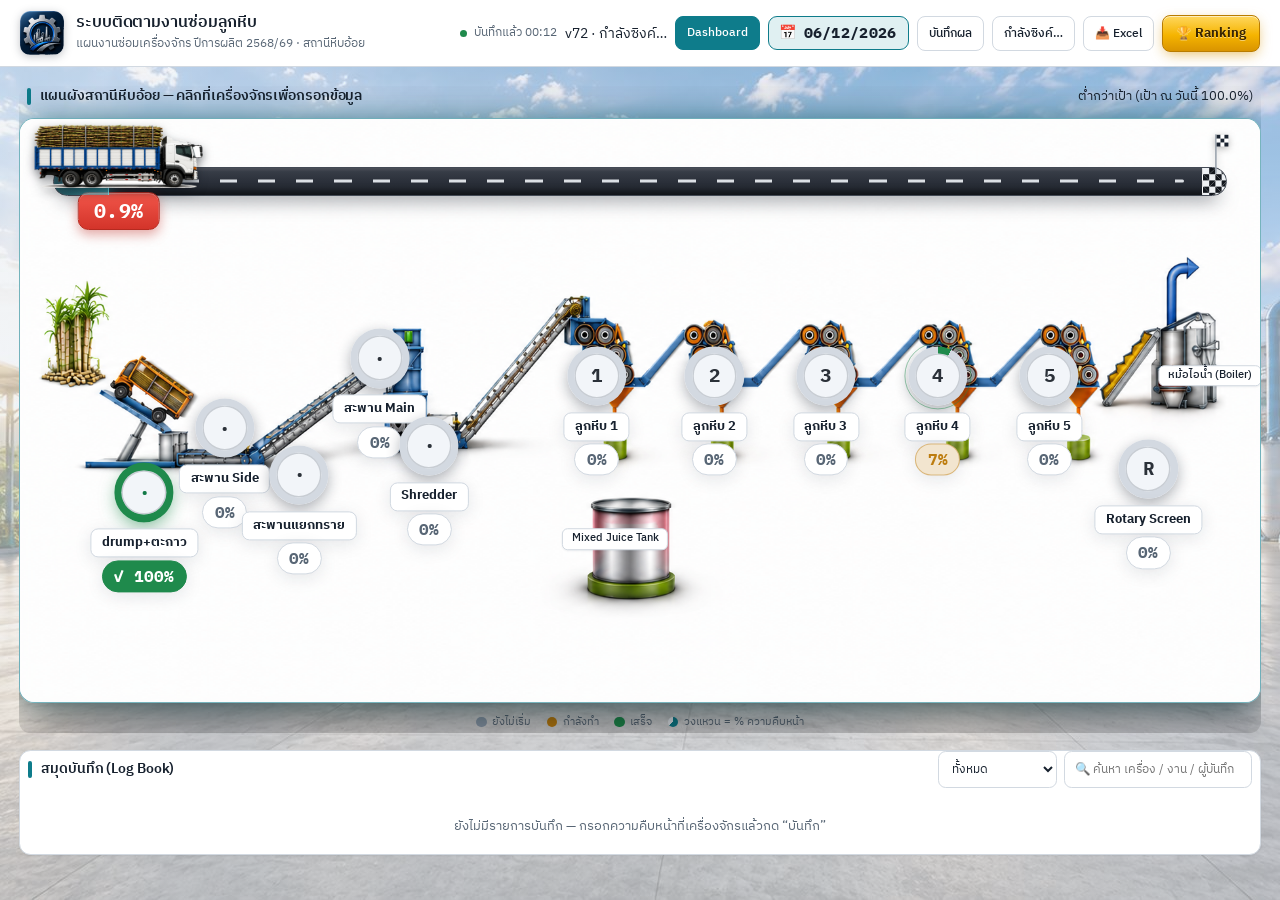
==== commit 2f9f13c4: "ดันข้อมูลค้างขึ้นชีทเองจนสำเร็จ + retry แรงขึ้น (v72) - dirty flag: ทุกการแก้ในเครื่อง = dirty จน pu" ====
--- a/index.html
+++ b/index.html
@@ -4,9 +4,9 @@
 <meta charset="utf-8">
 <meta name="viewport" content="width=device-width, initial-scale=1">
 <title>ระบบติดตามงานซ่อมลูกหีบ</title>
-<link rel="icon" type="image/png" href="logo.png?v=71">
-<link rel="apple-touch-icon" href="icon-192.png?v=71">
-<link rel="manifest" href="manifest.webmanifest?v=71">
+<link rel="icon" type="image/png" href="logo.png?v=72">
+<link rel="apple-touch-icon" href="icon-192.png?v=72">
+<link rel="manifest" href="manifest.webmanifest?v=72">
 <meta name="theme-color" content="#0e7c8b">
 <meta name="mobile-web-app-capable" content="yes">
 <meta name="apple-mobile-web-app-capable" content="yes">
@@ -14,13 +14,13 @@
 <meta name="apple-mobile-web-app-title" content="ซ่อมลูกหีบ">
 <!-- ออฟไลน์ 100% : ไม่พึ่ง CDN / ฟอนต์ภายนอก · ภาพฝังแบบ data URI -->
 <link rel="preconnect" href="https://fonts.googleapis.com"><link rel="preconnect" href="https://fonts.gstatic.com" crossorigin><link href="https://fonts.googleapis.com/css2?family=IBM+Plex+Sans+Thai:wght@400;500;600;700&family=IBM+Plex+Mono:wght@500;600&display=swap" rel="stylesheet">
-<link rel="stylesheet" href="shared.css?v=71">
+<link rel="stylesheet" href="shared.css?v=72">
 </head>
 <body class="bgphoto">
 <header class="top">
   <div class="top-in">
     <div class="brand">
-      <img class="logo" src="logo.png?v=71" alt="โลโก้ ระบบติดตามงานซ่อมลูกหีบ">
+      <img class="logo" src="logo.png?v=72" alt="โลโก้ ระบบติดตามงานซ่อมลูกหีบ">
       <div><h1>ระบบติดตามงานซ่อมลูกหีบ</h1>
       <div class="sub">แผนงานซ่อมเครื่องจักร ปีการผลิต 2568/69 · สถานีหีบอ้อย</div></div>
     </div>
@@ -143,8 +143,8 @@
   <div class="rk-body" id="rankBody"></div>
   <div class="rk-foot">นับเฉพาะรายการที่ “ตรวจแล้ว” · % = น้ำหนักงาน (คน×วัน×8) × ส่วนที่เพิ่มขึ้นจากบันทึกก่อนหน้า</div>
 </div>
-<script src="shared.js?v=71"></script>
-<script src="input.js?v=71"></script>
+<script src="shared.js?v=72"></script>
+<script src="input.js?v=72"></script>
 <script>if("serviceWorker" in navigator){window.addEventListener("load",function(){navigator.serviceWorker.register("sw.js").catch(function(){});});}</script>
 </body>
 </html>
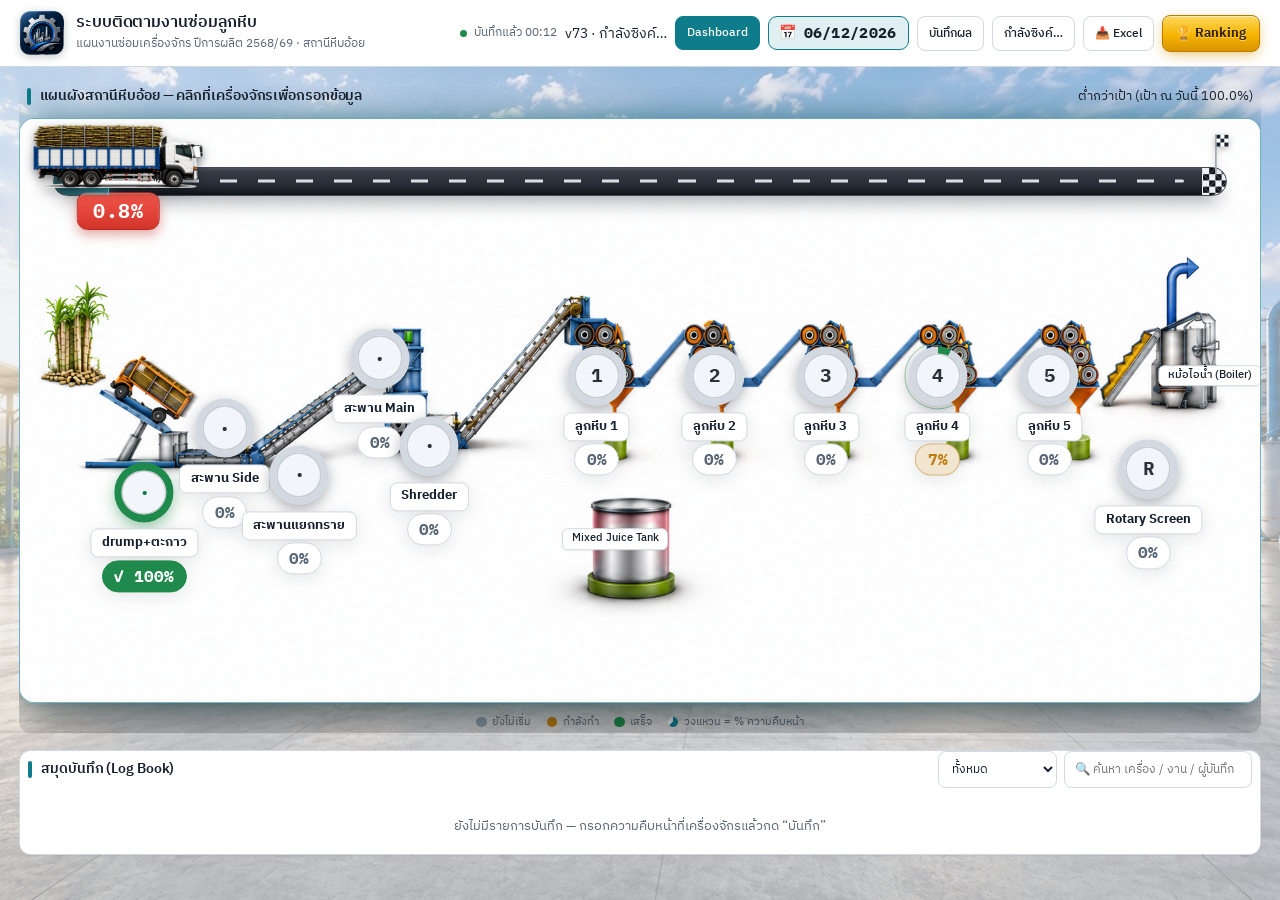
==== commit d72f58b7: "แก้บั๊ก %รายการขึ้นแต่รวม/รถไม่ขยับ: งานมีช่วงวันที่แต่ไม่ระบุจำนวนวัน → น้ำหนัก 0 (v73) - normalize" ====
--- a/index.html
+++ b/index.html
@@ -4,9 +4,9 @@
 <meta charset="utf-8">
 <meta name="viewport" content="width=device-width, initial-scale=1">
 <title>ระบบติดตามงานซ่อมลูกหีบ</title>
-<link rel="icon" type="image/png" href="logo.png?v=72">
-<link rel="apple-touch-icon" href="icon-192.png?v=72">
-<link rel="manifest" href="manifest.webmanifest?v=72">
+<link rel="icon" type="image/png" href="logo.png?v=73">
+<link rel="apple-touch-icon" href="icon-192.png?v=73">
+<link rel="manifest" href="manifest.webmanifest?v=73">
 <meta name="theme-color" content="#0e7c8b">
 <meta name="mobile-web-app-capable" content="yes">
 <meta name="apple-mobile-web-app-capable" content="yes">
@@ -14,13 +14,13 @@
 <meta name="apple-mobile-web-app-title" content="ซ่อมลูกหีบ">
 <!-- ออฟไลน์ 100% : ไม่พึ่ง CDN / ฟอนต์ภายนอก · ภาพฝังแบบ data URI -->
 <link rel="preconnect" href="https://fonts.googleapis.com"><link rel="preconnect" href="https://fonts.gstatic.com" crossorigin><link href="https://fonts.googleapis.com/css2?family=IBM+Plex+Sans+Thai:wght@400;500;600;700&family=IBM+Plex+Mono:wght@500;600&display=swap" rel="stylesheet">
-<link rel="stylesheet" href="shared.css?v=72">
+<link rel="stylesheet" href="shared.css?v=73">
 </head>
 <body class="bgphoto">
 <header class="top">
   <div class="top-in">
     <div class="brand">
-      <img class="logo" src="logo.png?v=72" alt="โลโก้ ระบบติดตามงานซ่อมลูกหีบ">
+      <img class="logo" src="logo.png?v=73" alt="โลโก้ ระบบติดตามงานซ่อมลูกหีบ">
       <div><h1>ระบบติดตามงานซ่อมลูกหีบ</h1>
       <div class="sub">แผนงานซ่อมเครื่องจักร ปีการผลิต 2568/69 · สถานีหีบอ้อย</div></div>
     </div>
@@ -143,8 +143,8 @@
   <div class="rk-body" id="rankBody"></div>
   <div class="rk-foot">นับเฉพาะรายการที่ “ตรวจแล้ว” · % = น้ำหนักงาน (คน×วัน×8) × ส่วนที่เพิ่มขึ้นจากบันทึกก่อนหน้า</div>
 </div>
-<script src="shared.js?v=72"></script>
-<script src="input.js?v=72"></script>
+<script src="shared.js?v=73"></script>
+<script src="input.js?v=73"></script>
 <script>if("serviceWorker" in navigator){window.addEventListener("load",function(){navigator.serviceWorker.register("sw.js").catch(function(){});});}</script>
 </body>
 </html>
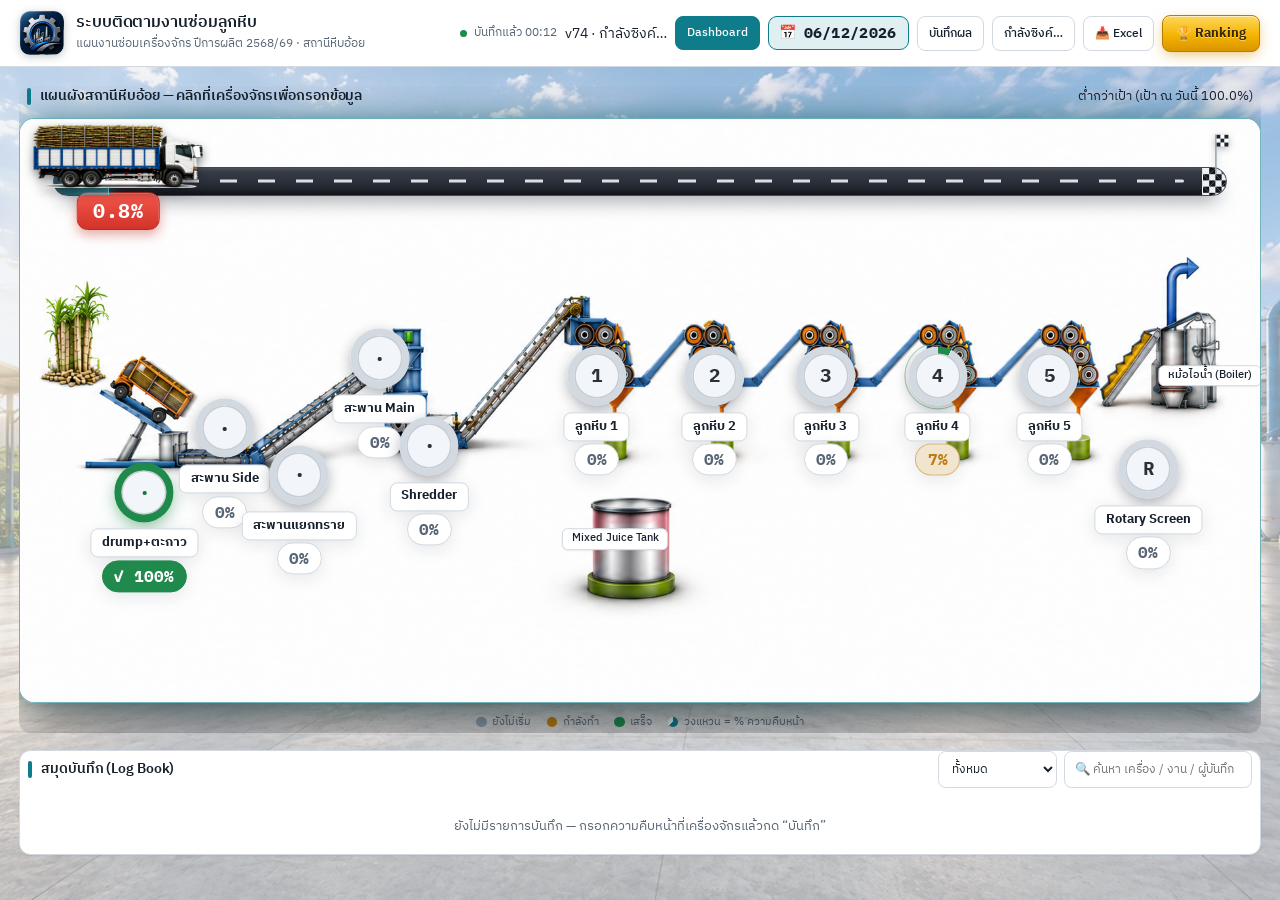
==== commit 4ecf37e4: "ตั้งจำนวนวันให้ "ประกอบแปรงปัดใบสะพาน" 2 วัน → 90% นับเข้า % รวม (v74) mig<8: งาน หลัง Test Run ที่ไ" ====
--- a/index.html
+++ b/index.html
@@ -4,9 +4,9 @@
 <meta charset="utf-8">
 <meta name="viewport" content="width=device-width, initial-scale=1">
 <title>ระบบติดตามงานซ่อมลูกหีบ</title>
-<link rel="icon" type="image/png" href="logo.png?v=73">
-<link rel="apple-touch-icon" href="icon-192.png?v=73">
-<link rel="manifest" href="manifest.webmanifest?v=73">
+<link rel="icon" type="image/png" href="logo.png?v=74">
+<link rel="apple-touch-icon" href="icon-192.png?v=74">
+<link rel="manifest" href="manifest.webmanifest?v=74">
 <meta name="theme-color" content="#0e7c8b">
 <meta name="mobile-web-app-capable" content="yes">
 <meta name="apple-mobile-web-app-capable" content="yes">
@@ -14,13 +14,13 @@
 <meta name="apple-mobile-web-app-title" content="ซ่อมลูกหีบ">
 <!-- ออฟไลน์ 100% : ไม่พึ่ง CDN / ฟอนต์ภายนอก · ภาพฝังแบบ data URI -->
 <link rel="preconnect" href="https://fonts.googleapis.com"><link rel="preconnect" href="https://fonts.gstatic.com" crossorigin><link href="https://fonts.googleapis.com/css2?family=IBM+Plex+Sans+Thai:wght@400;500;600;700&family=IBM+Plex+Mono:wght@500;600&display=swap" rel="stylesheet">
-<link rel="stylesheet" href="shared.css?v=73">
+<link rel="stylesheet" href="shared.css?v=74">
 </head>
 <body class="bgphoto">
 <header class="top">
   <div class="top-in">
     <div class="brand">
-      <img class="logo" src="logo.png?v=73" alt="โลโก้ ระบบติดตามงานซ่อมลูกหีบ">
+      <img class="logo" src="logo.png?v=74" alt="โลโก้ ระบบติดตามงานซ่อมลูกหีบ">
       <div><h1>ระบบติดตามงานซ่อมลูกหีบ</h1>
       <div class="sub">แผนงานซ่อมเครื่องจักร ปีการผลิต 2568/69 · สถานีหีบอ้อย</div></div>
     </div>
@@ -143,8 +143,8 @@
   <div class="rk-body" id="rankBody"></div>
   <div class="rk-foot">นับเฉพาะรายการที่ “ตรวจแล้ว” · % = น้ำหนักงาน (คน×วัน×8) × ส่วนที่เพิ่มขึ้นจากบันทึกก่อนหน้า</div>
 </div>
-<script src="shared.js?v=73"></script>
-<script src="input.js?v=73"></script>
+<script src="shared.js?v=74"></script>
+<script src="input.js?v=74"></script>
 <script>if("serviceWorker" in navigator){window.addEventListener("load",function(){navigator.serviceWorker.register("sw.js").catch(function(){});});}</script>
 </body>
 </html>
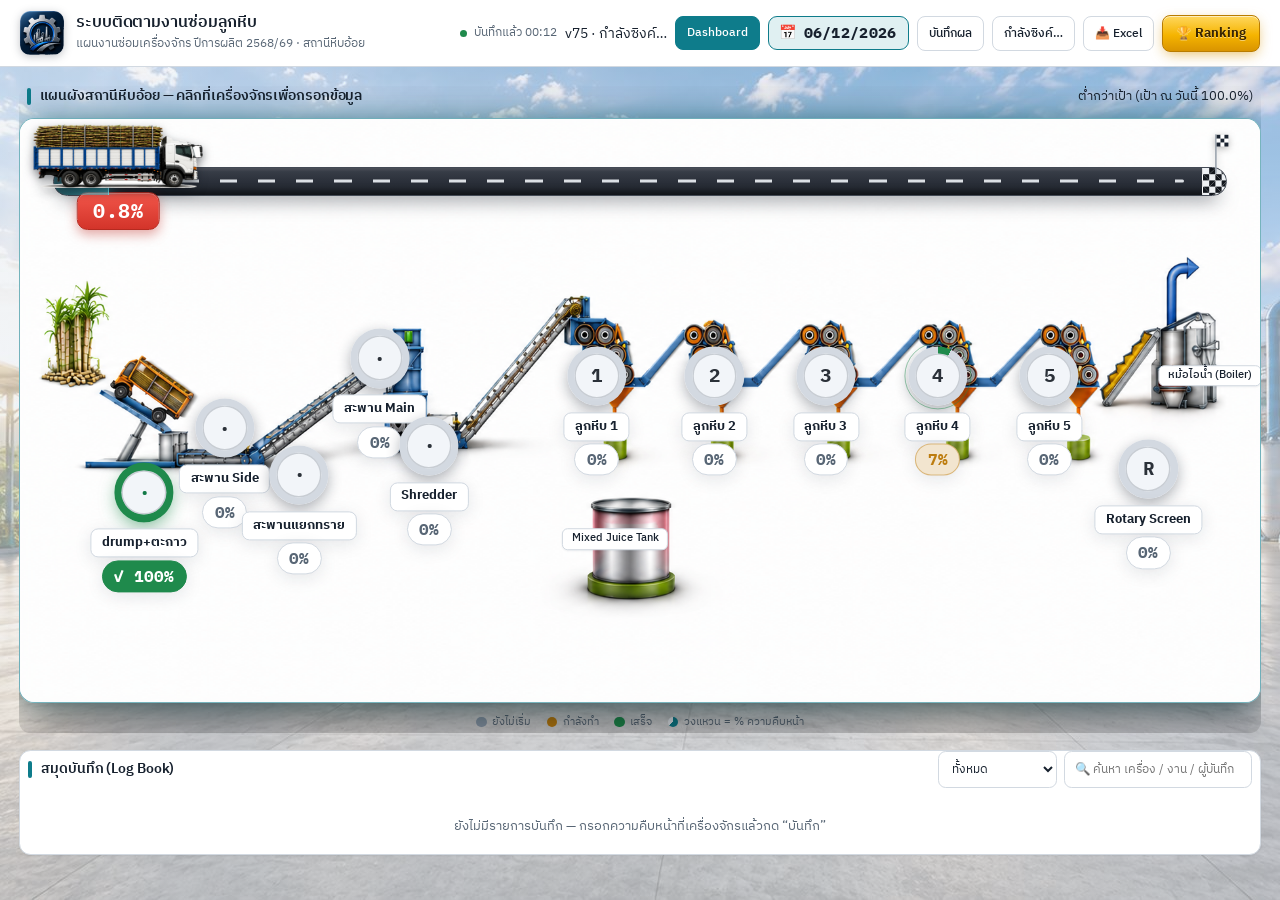
==== commit 7fa62b0f: "ซิงค์ไม่สำเร็จ: ทำ POST ให้เร็ว + ป้ายไม่ตื่นตูม (v75) - Code.gs doPost: lock เฉพาะ merge+setState (" ====
--- a/index.html
+++ b/index.html
@@ -4,9 +4,9 @@
 <meta charset="utf-8">
 <meta name="viewport" content="width=device-width, initial-scale=1">
 <title>ระบบติดตามงานซ่อมลูกหีบ</title>
-<link rel="icon" type="image/png" href="logo.png?v=74">
-<link rel="apple-touch-icon" href="icon-192.png?v=74">
-<link rel="manifest" href="manifest.webmanifest?v=74">
+<link rel="icon" type="image/png" href="logo.png?v=75">
+<link rel="apple-touch-icon" href="icon-192.png?v=75">
+<link rel="manifest" href="manifest.webmanifest?v=75">
 <meta name="theme-color" content="#0e7c8b">
 <meta name="mobile-web-app-capable" content="yes">
 <meta name="apple-mobile-web-app-capable" content="yes">
@@ -14,13 +14,13 @@
 <meta name="apple-mobile-web-app-title" content="ซ่อมลูกหีบ">
 <!-- ออฟไลน์ 100% : ไม่พึ่ง CDN / ฟอนต์ภายนอก · ภาพฝังแบบ data URI -->
 <link rel="preconnect" href="https://fonts.googleapis.com"><link rel="preconnect" href="https://fonts.gstatic.com" crossorigin><link href="https://fonts.googleapis.com/css2?family=IBM+Plex+Sans+Thai:wght@400;500;600;700&family=IBM+Plex+Mono:wght@500;600&display=swap" rel="stylesheet">
-<link rel="stylesheet" href="shared.css?v=74">
+<link rel="stylesheet" href="shared.css?v=75">
 </head>
 <body class="bgphoto">
 <header class="top">
   <div class="top-in">
     <div class="brand">
-      <img class="logo" src="logo.png?v=74" alt="โลโก้ ระบบติดตามงานซ่อมลูกหีบ">
+      <img class="logo" src="logo.png?v=75" alt="โลโก้ ระบบติดตามงานซ่อมลูกหีบ">
       <div><h1>ระบบติดตามงานซ่อมลูกหีบ</h1>
       <div class="sub">แผนงานซ่อมเครื่องจักร ปีการผลิต 2568/69 · สถานีหีบอ้อย</div></div>
     </div>
@@ -143,8 +143,8 @@
   <div class="rk-body" id="rankBody"></div>
   <div class="rk-foot">นับเฉพาะรายการที่ “ตรวจแล้ว” · % = น้ำหนักงาน (คน×วัน×8) × ส่วนที่เพิ่มขึ้นจากบันทึกก่อนหน้า</div>
 </div>
-<script src="shared.js?v=74"></script>
-<script src="input.js?v=74"></script>
+<script src="shared.js?v=75"></script>
+<script src="input.js?v=75"></script>
 <script>if("serviceWorker" in navigator){window.addEventListener("load",function(){navigator.serviceWorker.register("sw.js").catch(function(){});});}</script>
 </body>
 </html>
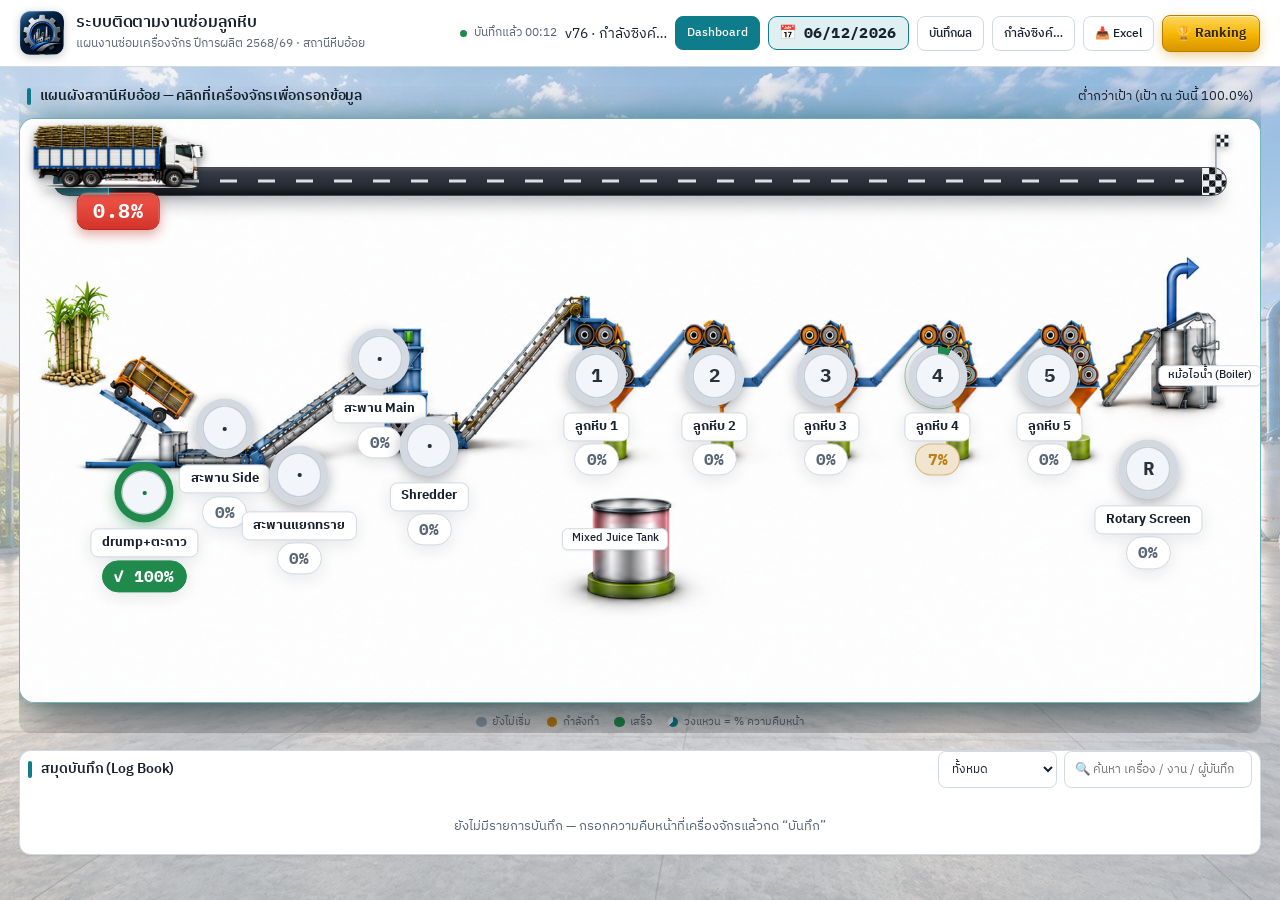
==== commit 3f18aa62: "ป้ายเวอร์ชัน: โชว์ "⚠ รอส่งขึ้นชีท" เมื่อมีรายการในเครื่องที่ยังไม่ถูก push (v76) dirty=true → ต่อท้" ====
--- a/index.html
+++ b/index.html
@@ -4,9 +4,9 @@
 <meta charset="utf-8">
 <meta name="viewport" content="width=device-width, initial-scale=1">
 <title>ระบบติดตามงานซ่อมลูกหีบ</title>
-<link rel="icon" type="image/png" href="logo.png?v=75">
-<link rel="apple-touch-icon" href="icon-192.png?v=75">
-<link rel="manifest" href="manifest.webmanifest?v=75">
+<link rel="icon" type="image/png" href="logo.png?v=76">
+<link rel="apple-touch-icon" href="icon-192.png?v=76">
+<link rel="manifest" href="manifest.webmanifest?v=76">
 <meta name="theme-color" content="#0e7c8b">
 <meta name="mobile-web-app-capable" content="yes">
 <meta name="apple-mobile-web-app-capable" content="yes">
@@ -14,13 +14,13 @@
 <meta name="apple-mobile-web-app-title" content="ซ่อมลูกหีบ">
 <!-- ออฟไลน์ 100% : ไม่พึ่ง CDN / ฟอนต์ภายนอก · ภาพฝังแบบ data URI -->
 <link rel="preconnect" href="https://fonts.googleapis.com"><link rel="preconnect" href="https://fonts.gstatic.com" crossorigin><link href="https://fonts.googleapis.com/css2?family=IBM+Plex+Sans+Thai:wght@400;500;600;700&family=IBM+Plex+Mono:wght@500;600&display=swap" rel="stylesheet">
-<link rel="stylesheet" href="shared.css?v=75">
+<link rel="stylesheet" href="shared.css?v=76">
 </head>
 <body class="bgphoto">
 <header class="top">
   <div class="top-in">
     <div class="brand">
-      <img class="logo" src="logo.png?v=75" alt="โลโก้ ระบบติดตามงานซ่อมลูกหีบ">
+      <img class="logo" src="logo.png?v=76" alt="โลโก้ ระบบติดตามงานซ่อมลูกหีบ">
       <div><h1>ระบบติดตามงานซ่อมลูกหีบ</h1>
       <div class="sub">แผนงานซ่อมเครื่องจักร ปีการผลิต 2568/69 · สถานีหีบอ้อย</div></div>
     </div>
@@ -143,8 +143,8 @@
   <div class="rk-body" id="rankBody"></div>
   <div class="rk-foot">นับเฉพาะรายการที่ “ตรวจแล้ว” · % = น้ำหนักงาน (คน×วัน×8) × ส่วนที่เพิ่มขึ้นจากบันทึกก่อนหน้า</div>
 </div>
-<script src="shared.js?v=75"></script>
-<script src="input.js?v=75"></script>
+<script src="shared.js?v=76"></script>
+<script src="input.js?v=76"></script>
 <script>if("serviceWorker" in navigator){window.addEventListener("load",function(){navigator.serviceWorker.register("sw.js").catch(function(){});});}</script>
 </body>
 </html>
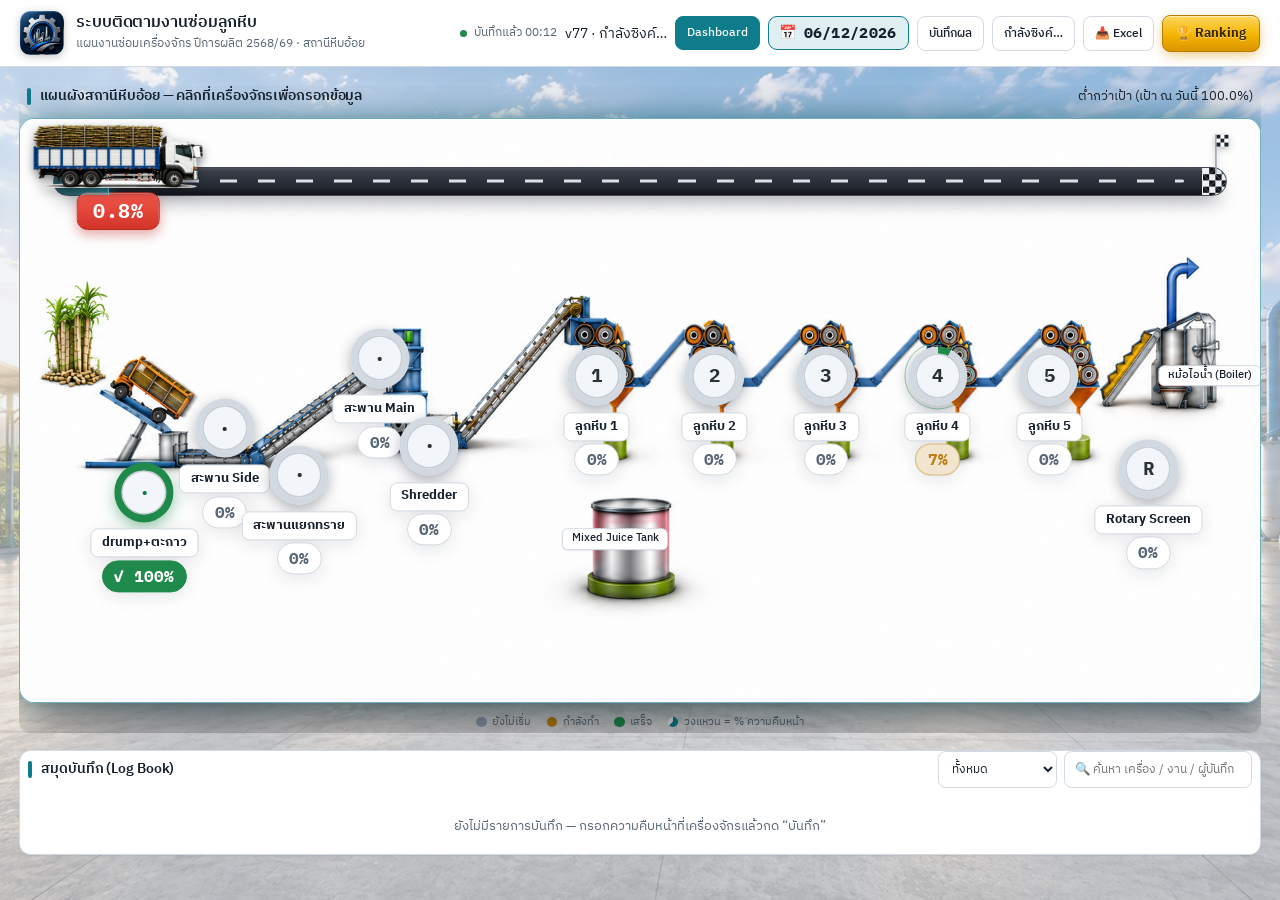
==== commit b8572d63: "บันทึก: ส่งขึ้นชีททันที + แจ้งผลจริง (✅/⚠) ไม่หลอกว่า "สำเร็จ" ทั้งที่ยังไม่ถึงชีท (v77) ต้นเหตุที่ผ" ====
--- a/index.html
+++ b/index.html
@@ -4,9 +4,9 @@
 <meta charset="utf-8">
 <meta name="viewport" content="width=device-width, initial-scale=1">
 <title>ระบบติดตามงานซ่อมลูกหีบ</title>
-<link rel="icon" type="image/png" href="logo.png?v=76">
-<link rel="apple-touch-icon" href="icon-192.png?v=76">
-<link rel="manifest" href="manifest.webmanifest?v=76">
+<link rel="icon" type="image/png" href="logo.png?v=77">
+<link rel="apple-touch-icon" href="icon-192.png?v=77">
+<link rel="manifest" href="manifest.webmanifest?v=77">
 <meta name="theme-color" content="#0e7c8b">
 <meta name="mobile-web-app-capable" content="yes">
 <meta name="apple-mobile-web-app-capable" content="yes">
@@ -14,13 +14,13 @@
 <meta name="apple-mobile-web-app-title" content="ซ่อมลูกหีบ">
 <!-- ออฟไลน์ 100% : ไม่พึ่ง CDN / ฟอนต์ภายนอก · ภาพฝังแบบ data URI -->
 <link rel="preconnect" href="https://fonts.googleapis.com"><link rel="preconnect" href="https://fonts.gstatic.com" crossorigin><link href="https://fonts.googleapis.com/css2?family=IBM+Plex+Sans+Thai:wght@400;500;600;700&family=IBM+Plex+Mono:wght@500;600&display=swap" rel="stylesheet">
-<link rel="stylesheet" href="shared.css?v=76">
+<link rel="stylesheet" href="shared.css?v=77">
 </head>
 <body class="bgphoto">
 <header class="top">
   <div class="top-in">
     <div class="brand">
-      <img class="logo" src="logo.png?v=76" alt="โลโก้ ระบบติดตามงานซ่อมลูกหีบ">
+      <img class="logo" src="logo.png?v=77" alt="โลโก้ ระบบติดตามงานซ่อมลูกหีบ">
       <div><h1>ระบบติดตามงานซ่อมลูกหีบ</h1>
       <div class="sub">แผนงานซ่อมเครื่องจักร ปีการผลิต 2568/69 · สถานีหีบอ้อย</div></div>
     </div>
@@ -143,8 +143,8 @@
   <div class="rk-body" id="rankBody"></div>
   <div class="rk-foot">นับเฉพาะรายการที่ “ตรวจแล้ว” · % = น้ำหนักงาน (คน×วัน×8) × ส่วนที่เพิ่มขึ้นจากบันทึกก่อนหน้า</div>
 </div>
-<script src="shared.js?v=76"></script>
-<script src="input.js?v=76"></script>
+<script src="shared.js?v=77"></script>
+<script src="input.js?v=77"></script>
 <script>if("serviceWorker" in navigator){window.addEventListener("load",function(){navigator.serviceWorker.register("sw.js").catch(function(){});});}</script>
 </body>
 </html>
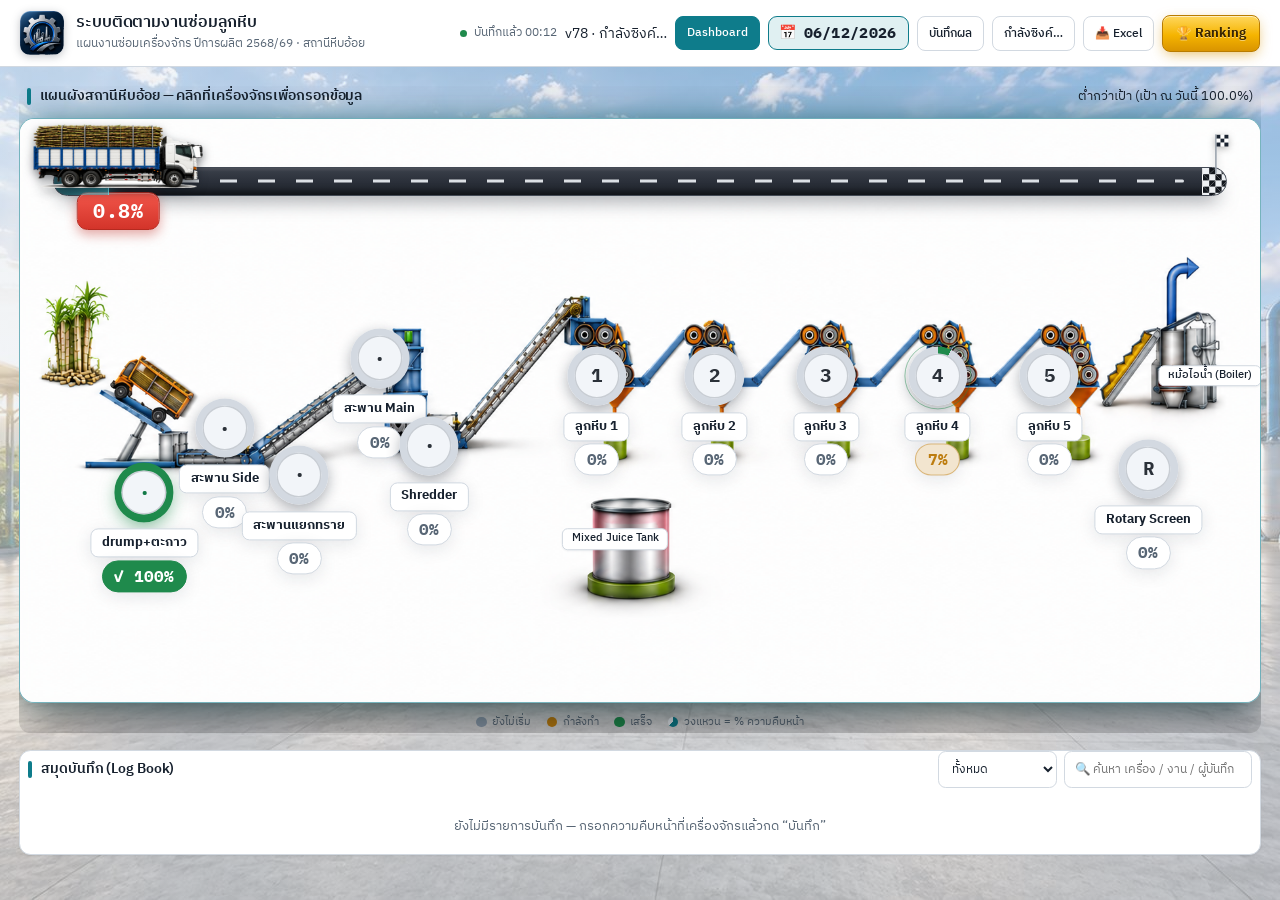
==== commit 61c9550c: "แก้ต้นเหตุจริง: state ชนเพดาน 50,000 ตัวอักษร/ช่องของ Google Sheets → บันทึกใหม่ถูกทิ้งเงียบๆ (v78) " ====
--- a/index.html
+++ b/index.html
@@ -4,9 +4,9 @@
 <meta charset="utf-8">
 <meta name="viewport" content="width=device-width, initial-scale=1">
 <title>ระบบติดตามงานซ่อมลูกหีบ</title>
-<link rel="icon" type="image/png" href="logo.png?v=77">
-<link rel="apple-touch-icon" href="icon-192.png?v=77">
-<link rel="manifest" href="manifest.webmanifest?v=77">
+<link rel="icon" type="image/png" href="logo.png?v=78">
+<link rel="apple-touch-icon" href="icon-192.png?v=78">
+<link rel="manifest" href="manifest.webmanifest?v=78">
 <meta name="theme-color" content="#0e7c8b">
 <meta name="mobile-web-app-capable" content="yes">
 <meta name="apple-mobile-web-app-capable" content="yes">
@@ -14,13 +14,13 @@
 <meta name="apple-mobile-web-app-title" content="ซ่อมลูกหีบ">
 <!-- ออฟไลน์ 100% : ไม่พึ่ง CDN / ฟอนต์ภายนอก · ภาพฝังแบบ data URI -->
 <link rel="preconnect" href="https://fonts.googleapis.com"><link rel="preconnect" href="https://fonts.gstatic.com" crossorigin><link href="https://fonts.googleapis.com/css2?family=IBM+Plex+Sans+Thai:wght@400;500;600;700&family=IBM+Plex+Mono:wght@500;600&display=swap" rel="stylesheet">
-<link rel="stylesheet" href="shared.css?v=77">
+<link rel="stylesheet" href="shared.css?v=78">
 </head>
 <body class="bgphoto">
 <header class="top">
   <div class="top-in">
     <div class="brand">
-      <img class="logo" src="logo.png?v=77" alt="โลโก้ ระบบติดตามงานซ่อมลูกหีบ">
+      <img class="logo" src="logo.png?v=78" alt="โลโก้ ระบบติดตามงานซ่อมลูกหีบ">
       <div><h1>ระบบติดตามงานซ่อมลูกหีบ</h1>
       <div class="sub">แผนงานซ่อมเครื่องจักร ปีการผลิต 2568/69 · สถานีหีบอ้อย</div></div>
     </div>
@@ -143,8 +143,8 @@
   <div class="rk-body" id="rankBody"></div>
   <div class="rk-foot">นับเฉพาะรายการที่ “ตรวจแล้ว” · % = น้ำหนักงาน (คน×วัน×8) × ส่วนที่เพิ่มขึ้นจากบันทึกก่อนหน้า</div>
 </div>
-<script src="shared.js?v=77"></script>
-<script src="input.js?v=77"></script>
+<script src="shared.js?v=78"></script>
+<script src="input.js?v=78"></script>
 <script>if("serviceWorker" in navigator){window.addEventListener("load",function(){navigator.serviceWorker.register("sw.js").catch(function(){});});}</script>
 </body>
 </html>
